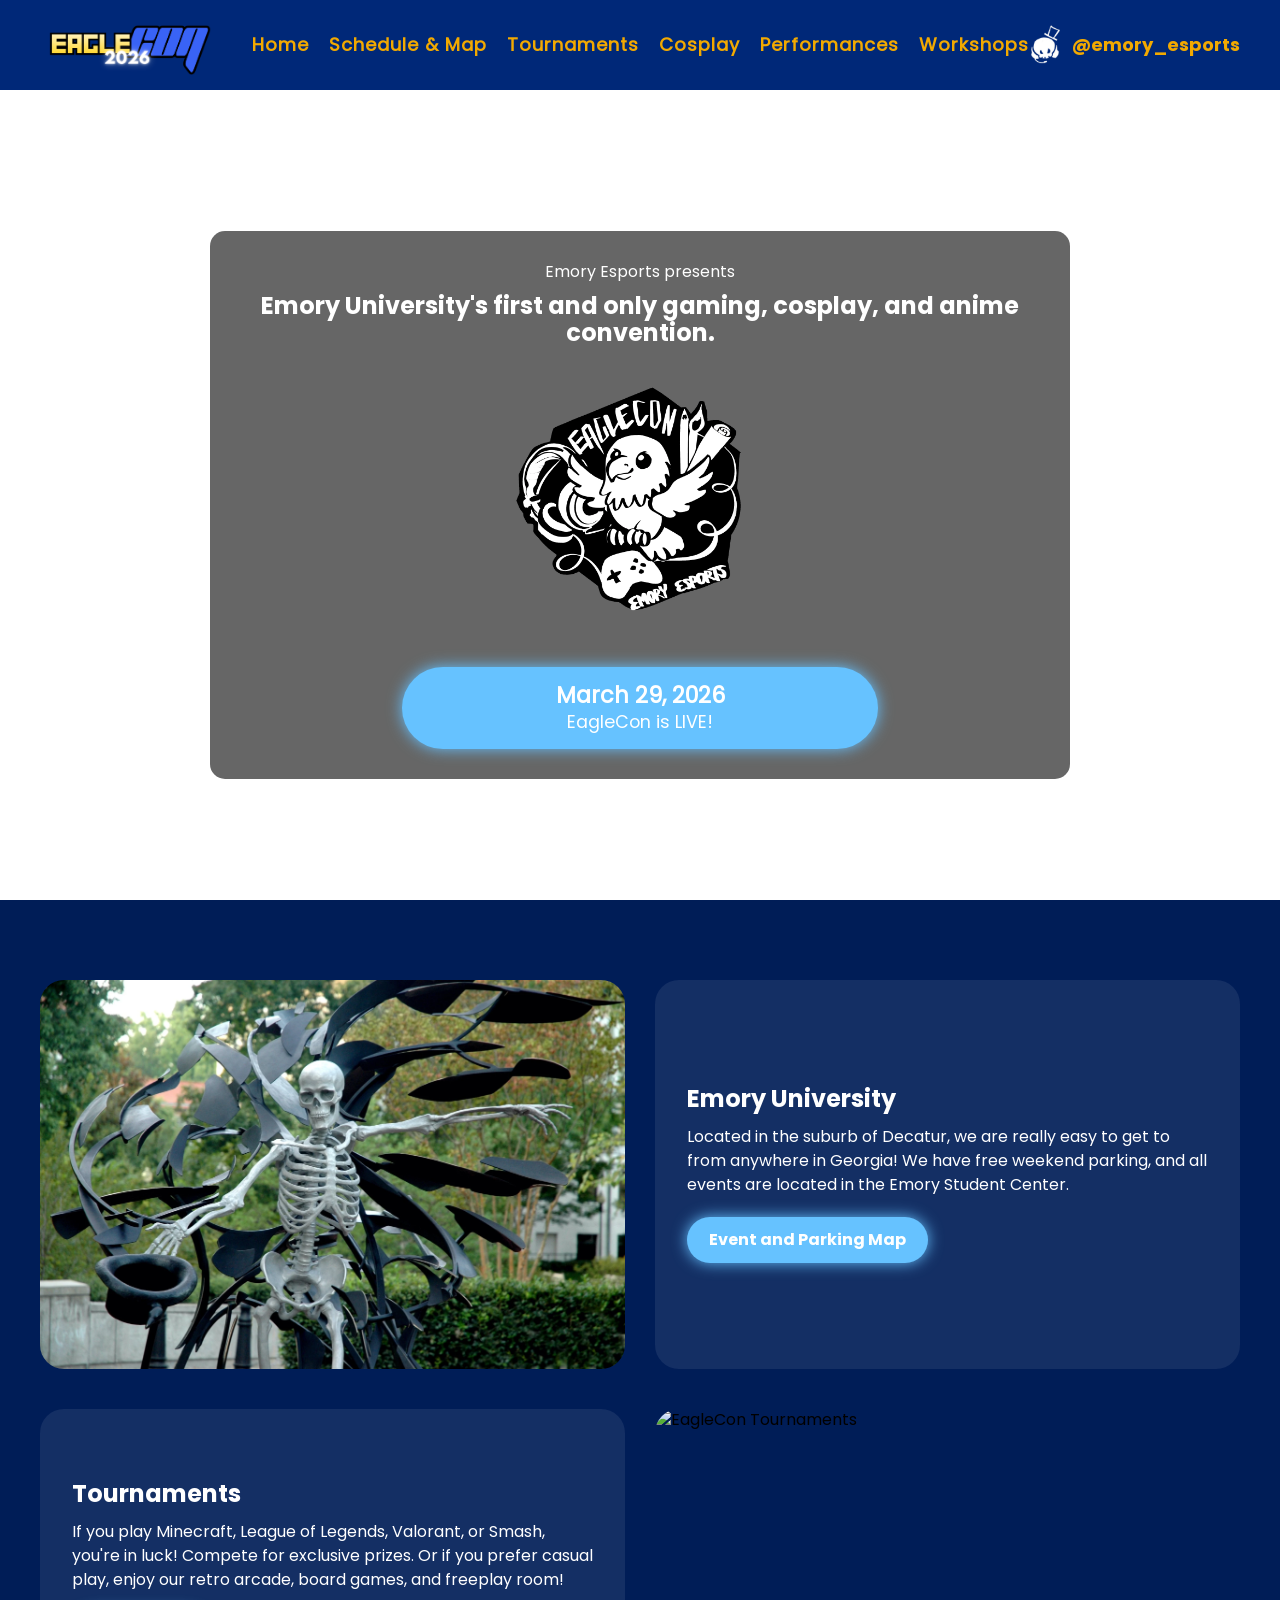
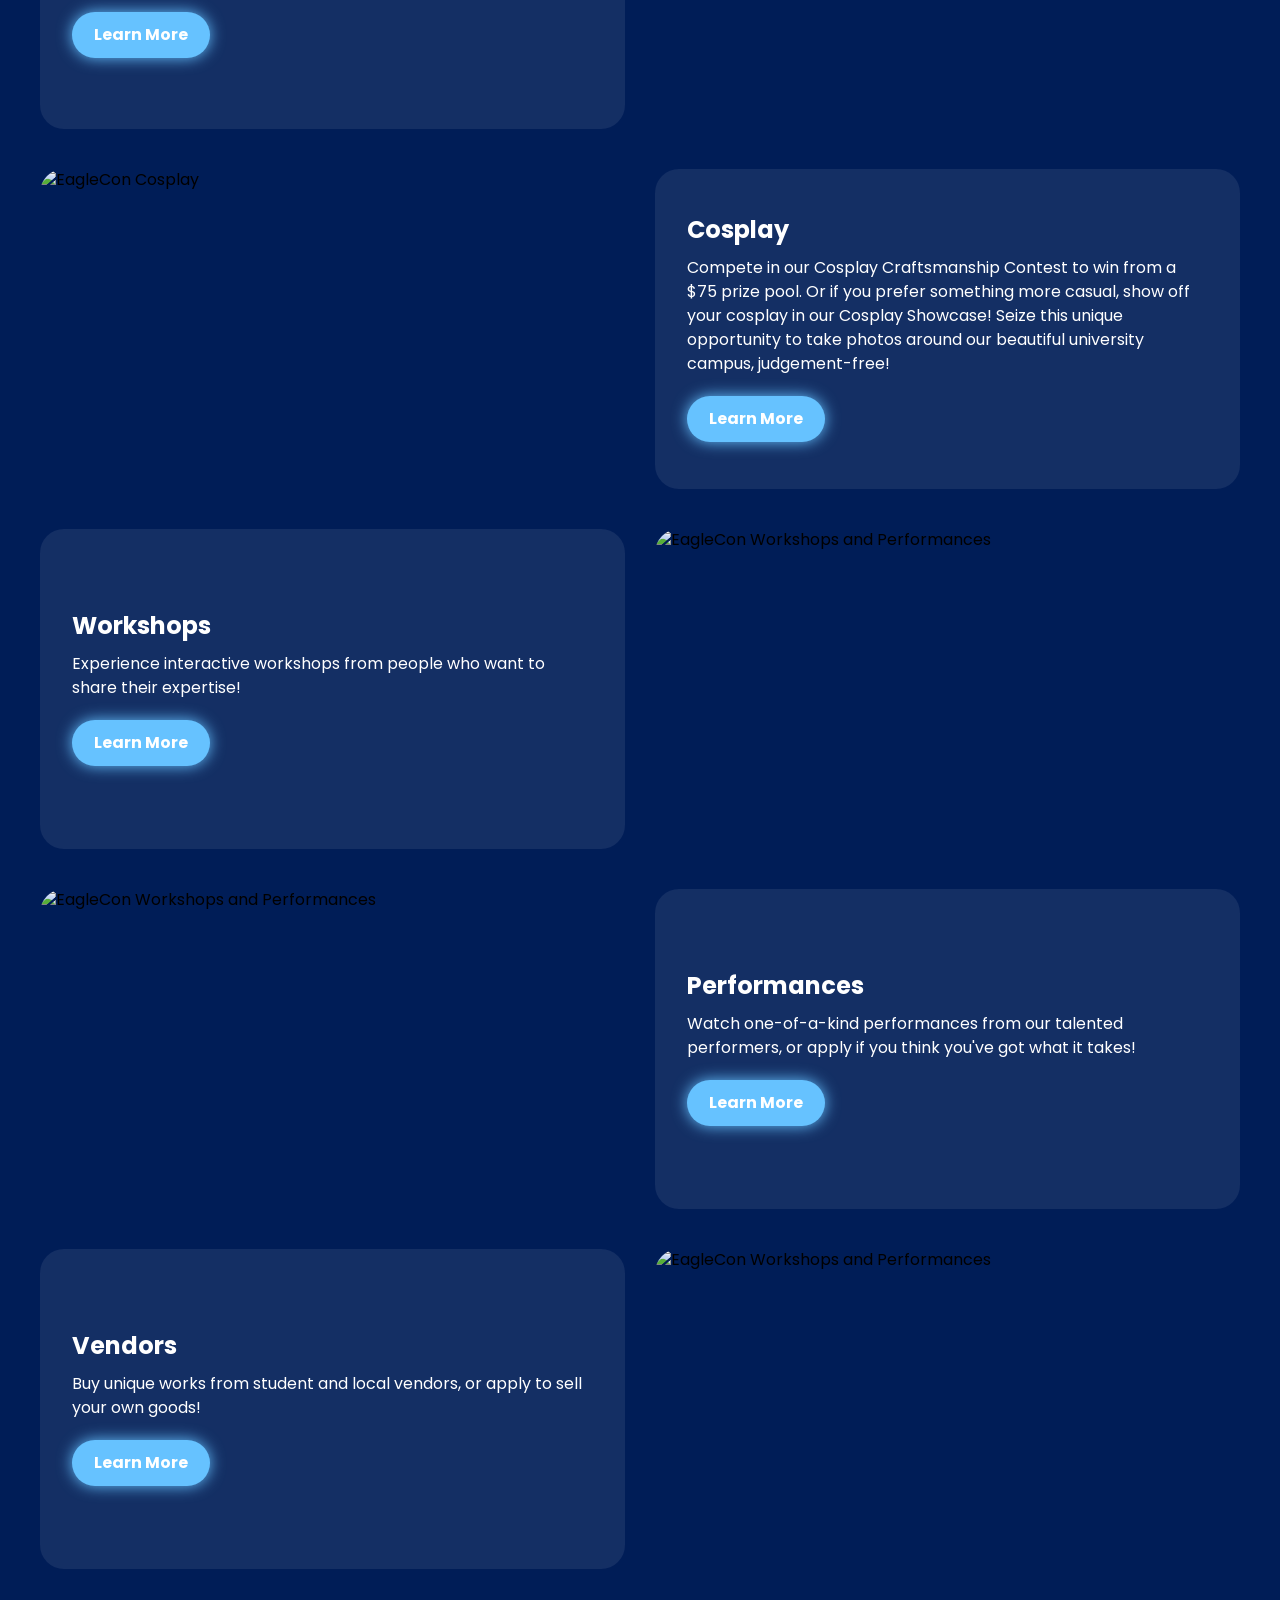
==== index.html @ 770cd415 "index completed" ====
<!DOCTYPE html>
<html lang="en">
<head>
  <meta charset="UTF-8">
  <meta name="viewport" content="width=device-width, initial-scale=1.0">
  <title>EagleCon - Home</title>
  <link rel="stylesheet" href="styles.css">
</head>
<body>

<nav>
  <div class="nav-side nav-left">
    <a href="index.html">
      <img src="eaglecon_26.png" alt="EagleCon Logo" class="nav-logo">
    </a>
  </div>

  <div class="nav-center">
    <a href="index.html">Home</a>
    <a href="information.html">Schedule & Map</a>
    <a href="tournaments.html">Tournaments</a>
    <a href="cosplay.html">Cosplay</a>
    <a href="performances.html">Performances</a>
    <a href="workshops.html">Workshops</a>
  </div>

<div class="nav-side nav-right">
  <img src="images/esports logo clear.png" alt="Emory Esports Logo" class="club-logo">
  <a href="https://www.instagram.com/emory_esports/" target="_blank" rel="noopener noreferrer" class="club-handle">
    @emory_esports
  </a>
</div>

</nav>

<section class="section" style="background-image:url('images/EAGLE\ CON-28.jpeg')">
  <div class="content">
    <p>Emory Esports presents</p>
    <h1>Emory University's first and only gaming, cosplay, and anime convention.</h1>
    <img src="images/eaglecon_logo.png" alt="Emory EagleCon Logo" class="hero-logo">
    <div id="countdown"></div>
  </div>
</section>



<section class="info-sections">
  <div class="info-row reverse">
    <div class="info-text-card">
      <h2>Emory University</h2>
      <p>
        Located in the suburb of Decatur, we are really easy to get to from anywhere in Georgia! We have free weekend parking, and all events are located in the Emory Student Center.
      </p>
      <a href="map.html" class="info-button">Event and Parking Map</a>
    </div>

    <div class="info-image-card">
      <img src="images/dooley.png" alt="">
    </div>
  </div>
  
  <div class="info-row">
    <div class="info-text-card">
      <h2>Tournaments</h2>
      <p>
        If you play Minecraft, League of Legends, Valorant, or Smash, you're in luck! Compete for exclusive prizes. Or if you prefer casual play, enjoy our retro arcade, board games, and freeplay room!
      </p>
      <a href="tournaments.html" class="info-button">Learn More</a>
    </div>

    <div class="info-image-card">
      <img src="images/tournaments.jpeg" alt="EagleCon Tournaments">
    </div>
  </div>

  <div class="info-row reverse">
    <div class="info-text-card">
      <h2>Cosplay</h2>
      <p>
        Compete in our Cosplay Craftsmanship Contest to win from a $75 prize pool. Or if you prefer something more casual, show off your cosplay in our Cosplay Showcase! Seize this unique opportunity to take photos around our beautiful university campus, judgement-free!
      </p>
      <a href="cosplay.html" class="info-button">Learn More</a>
    </div>

    <div class="info-image-card">
      <img src="images/cosplay.jpeg" alt="EagleCon Cosplay">
    </div>
  </div>

  <div class="info-row">
    <div class="info-text-card">
      <h2>Workshops</h2>
      <p>
        Experience interactive workshops from people who want to share their expertise!
      </p>
      <a href="workshops.html" class="info-button">Learn More</a>
    </div>

    <div class="info-image-card">
      <img src="images/workshops.jpeg" alt="EagleCon Workshops and Performances">
    </div>
  </div>

  <div class="info-row reverse">
    <div class="info-text-card">
      <h2>Performances</h2>
      <p>
        Watch one-of-a-kind performances from our talented performers, or apply if you think you've got what it takes!
      </p>
      <a href="performances.html" class="info-button">Learn More</a>
    </div>

    <div class="info-image-card">
      <img src="images/performers.jpeg" alt="EagleCon Workshops and Performances">
    </div>
  </div>

  <div class="info-row">
    <div class="info-text-card">
      <h2>Vendors</h2>
      <p>
        Buy unique works from student and local vendors, or apply to sell your own goods!
      </p>
      <a href=".html" class="info-button">Learn More</a>
    </div>

    <div class="info-image-card">
      <img src="images/vendors.jpeg" alt="EagleCon Workshops and Performances">
    </div>
  </div>
  
</section>


<script src="script.js"></script>
</body>
</html>
---- styles.css ----
body, html {
  margin: 0;
  line-height: 1.4;
  font-family: 'Poppins-Regular', sans-serif;
}

h1, h2 {
  line-height: 1.15;
  font-family: 'Poppins-Bold', sans-serif;
}

nav {
  position: fixed;
  top: 0;
  left: 0;
  width: 100%;
  background: #002878;
  z-index: 1000;

  display: grid;
  grid-template-columns: 1fr auto 1fr;
  align-items: center;

  padding: 15px 40px;
  box-sizing: border-box;
}

.nav-side {
  display: flex;
  align-items: center;
}

.nav-left {
  justify-content: flex-start;
}

.nav-right {
  justify-content: flex-end;
  display: flex;
  align-items: center;
  gap: 12px;
}

.club-logo {
  height: 42px;
  width: auto;
  display: block;
}

.club-handle {
  color: #F2A900;
  font-family: 'Poppins-Bold', sans-serif;
  font-size: large;
  text-decoration: none;
  white-space: nowrap;
}

.club-handle:hover {
  color: #ffd24d;
}

.nav-center {
  display: flex;
  justify-content: center;
  align-items: center;
  gap: 20px;
}

.nav-center a {
  color: #F2A900;
  text-decoration: none;
  font-weight: bolder;
  font-size: large;
  letter-spacing: 1px;
}

.nav-center a:hover {
  color: #ffd24d;
}

.nav-logo {
  height: 60px;
  width: auto;
  display: block;
}

.section {
  min-height: 100vh;
  padding-top: 110px;
  padding-left: 20px;
  padding-right: 20px;
  box-sizing: border-box;

  background-size: cover;
  background-position: center;
  display: flex;
  align-items: center;
  justify-content: center;
  text-align: center;
  color: white;
}

.content {
  background: rgba(0,0,0,0.6);
  padding: 30px;
  border-radius: 15px;
  max-width: 800px;
  animation: fadeIn 1s ease;
  display: flex;
  flex-direction: column;
  align-items: center;
}

.content p {
  margin: 0 0 8px 0;
}

.content h1 {
  margin: 0 0 8px 0;
}

.hero-logo {
  display: block;
  max-width: 100%;
  width: 280px;
  height: auto;
  margin: 0 auto 12px auto;
}

@keyframes fadeIn {
  from { opacity: 0; transform: translateY(20px); }
  to { opacity: 1; transform: translateY(0); }
}

.gallery {
  display: grid;
  grid-template-columns: repeat(auto-fit, minmax(250px, 1fr));
  gap: 15px;
  margin-top: 20px;
}

.gallery img {
  width: 100%;
  border-radius: 10px;
  transition: transform 0.3s;
}

.gallery img:hover { transform: scale(1.05); }

form input, form textarea, form select {
  width: 100%;
  margin: 10px 0;
  padding: 10px;
  border-radius: 8px;
  border: none;
}

button {
  padding: 10px 20px;
  background: #66c2ff;
  border: none;
  border-radius: 10px;
  color: white;
  cursor: pointer;
}

button:hover { transform: scale(1.05); }

#countdown {
  font-variant-numeric: tabular-nums;
  display: inline-flex;
  flex-direction: column;
  align-items: center;
  justify-content: center;

  margin-top: 20px;
  padding: 10px 28px;

  border-radius: 999px;
  background: #66c2ff;
  color: white;

  min-width: 420px;
  min-height: 62px;

  text-align: center;
  box-shadow: 0 0 15px #66c2ff;
  transition: 0.3s;

  gap: 8px;
}

#countdown:hover {
  transform: scale(1.05);
  box-shadow: 0 0 25px #66c2ff;
}

#countdown .date {
  display: block;
  font-size: 1.4rem;
  font-weight: 700;
  line-height: 1;
  margin: 0;
  padding: 0;
}

#countdown .time {
  display: block;
  font-size: 1.1rem;
  line-height: 1;
  margin: 0;
  padding: 0;
}



.info-sections {
  background: #001d57;
  padding: 80px 40px;
  display: flex;
  flex-direction: column;
  gap: 40px;
}

.info-row {
  max-width: 1200px;
  margin: 0 auto;
  display: grid;
  grid-template-columns: 1fr 1fr;
  gap: 30px;
  align-items: stretch;
}

.info-row.reverse .info-text-card {
  order: 2;
}

.info-row.reverse .info-image-card {
  order: 1;
}

.info-text-card,
.info-image-card {
  border-radius: 24px;
  overflow: hidden;
}

.info-text-card {
  background: rgba(255, 255, 255, 0.08);
  color: white;
  padding: 32px;
  display: flex;
  flex-direction: column;
  justify-content: center;
}

.info-text-card h2 {
  margin: 0 0 12px 0;
}

.info-text-card p {
  margin: 0 0 20px 0;
  line-height: 1.5;
}

.info-image-card img {
  width: 100%;
  height: 100%;
  object-fit: cover;
  display: block;
  min-height: 320px;
}

.info-button {
  display: inline-block;
  align-self: flex-start;
  padding: 12px 22px;
  border-radius: 999px;
  background: #66c2ff;
  color: white;
  text-decoration: none;
  font-family: 'Poppins-Bold', sans-serif;
  box-shadow: 0 0 15px #66c2ff;
  transition: 0.3s;
}

.info-button:hover {
  transform: scale(1.05);
  box-shadow: 0 0 25px #66c2ff;
}

@media (max-width: 900px) {
  .info-row,
  .info-row.reverse {
    grid-template-columns: 1fr;
  }

  .info-row.reverse .info-text-card,
  .info-row.reverse .info-image-card {
    order: unset;
  }

  .info-sections {
    padding: 60px 20px;
  }
}


@font-face {
  font-family: 'Minecraft';
  src: url('fonts/3_Minecraft-Bold.otf');
}

@font-face {
  font-family: 'Poppins-Bold';
  src: url('fonts/Poppins-Bold.ttf');
}

@font-face {
  font-family: 'Poppins-Regular';
  src: url('fonts/Poppins-Regular.ttf');
}
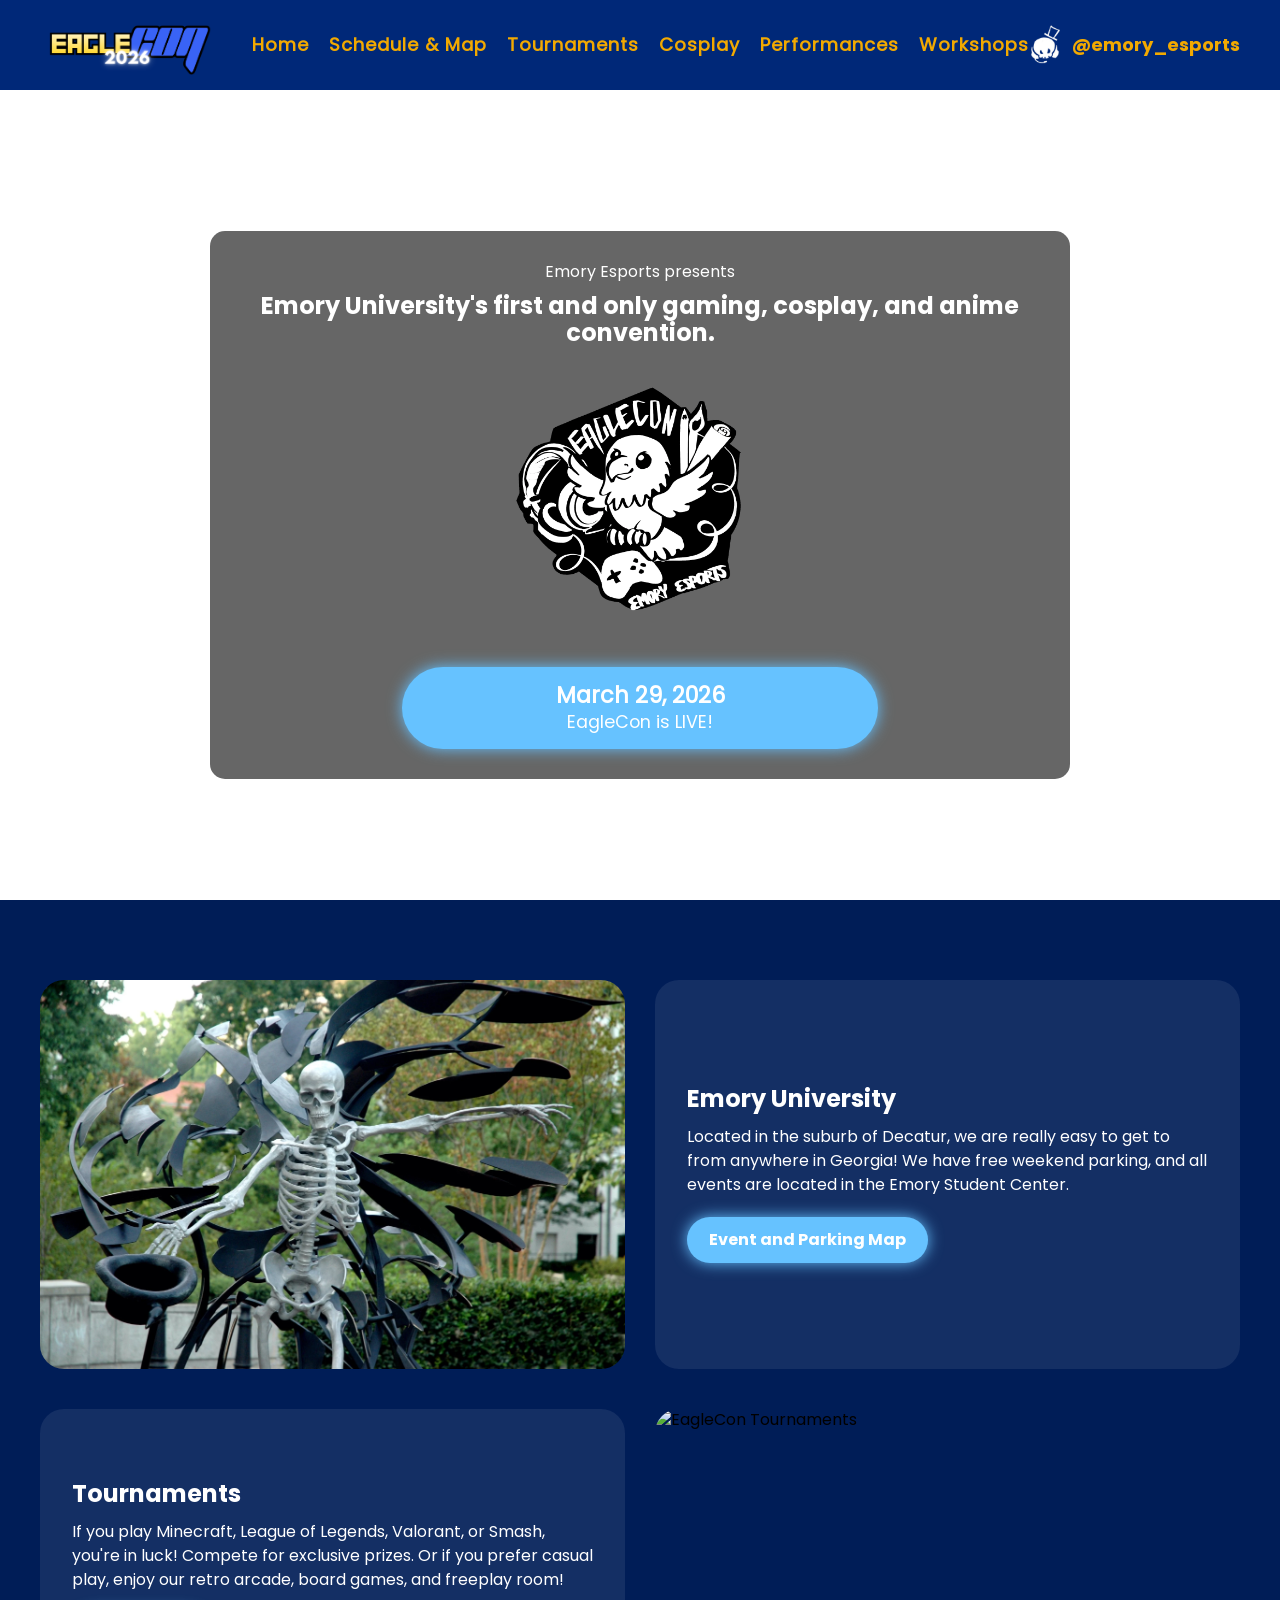
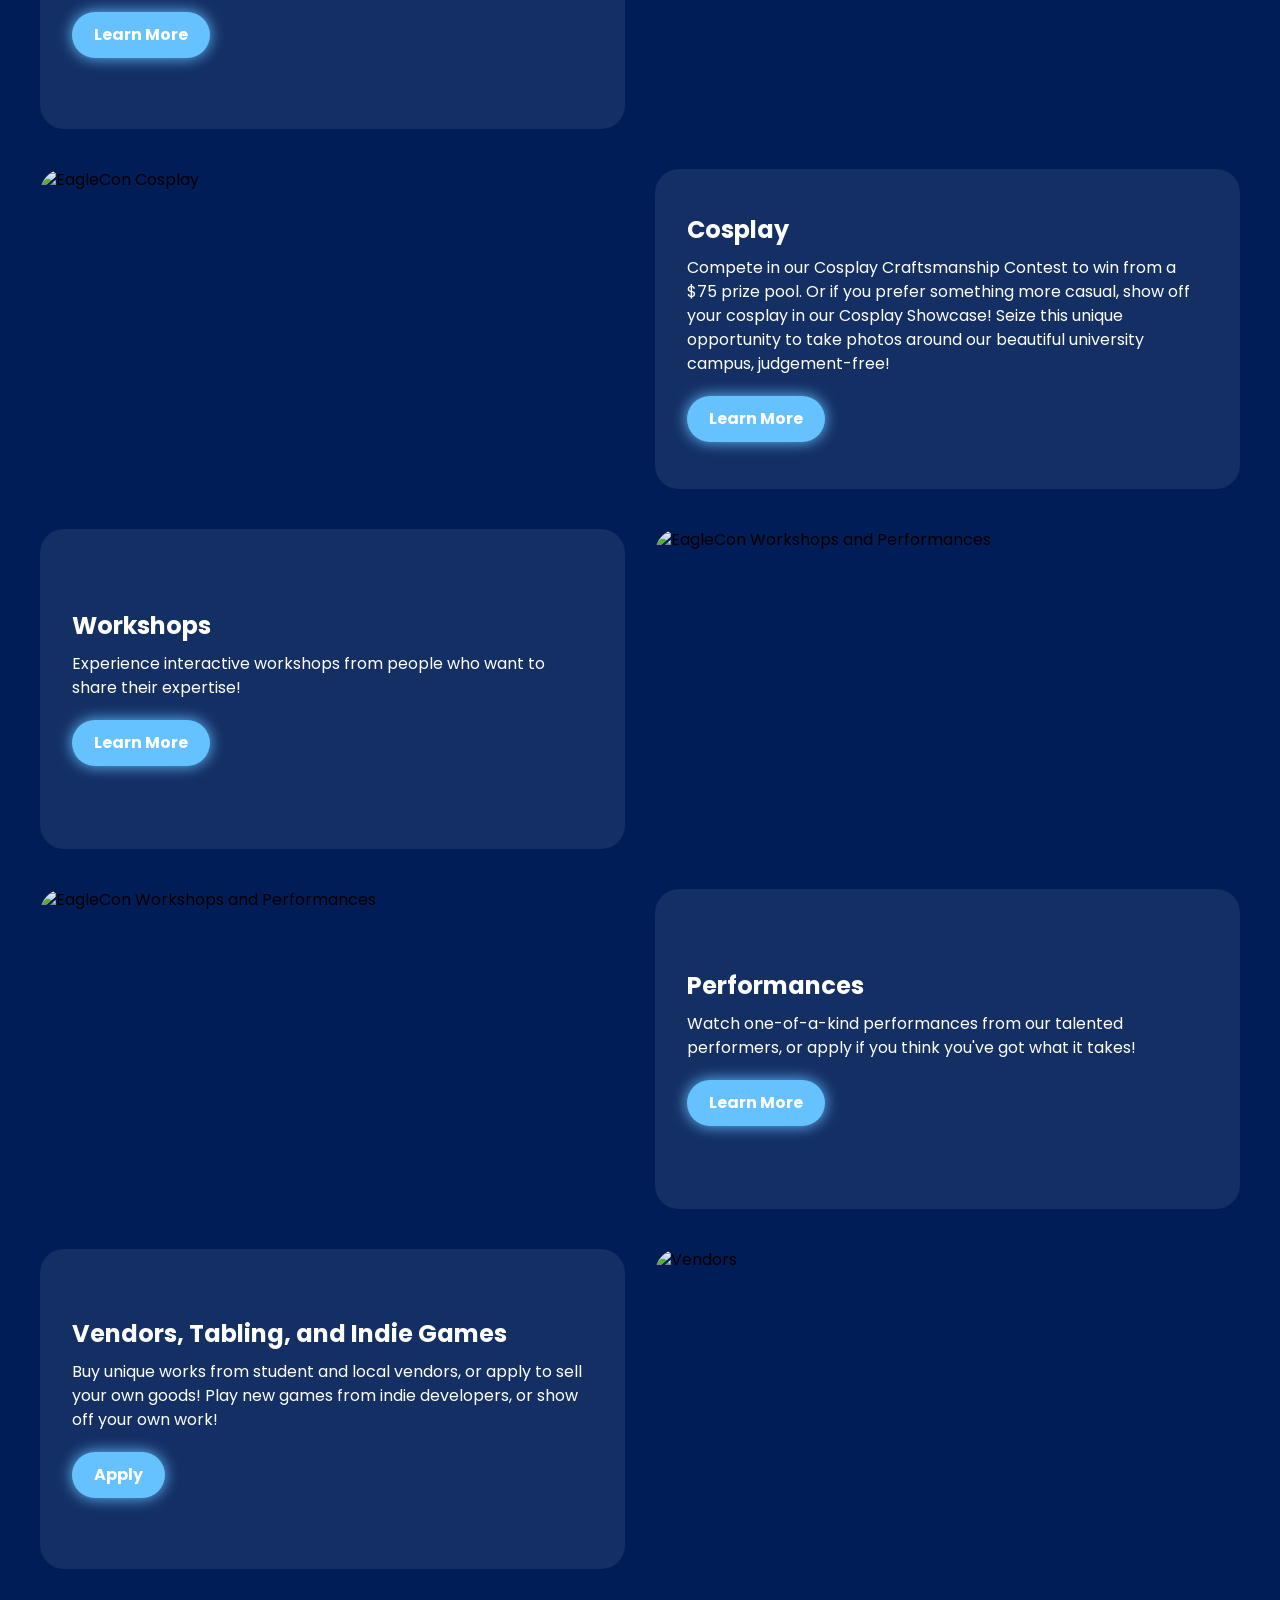
==== commit 4eb02f91: "other pages mostly finished" ====
--- a/index.html
+++ b/index.html
@@ -15,7 +15,11 @@
     </a>
   </div>
 
-  <div class="nav-center">
+  <button class="menu-toggle" aria-label="Open menu" onclick="toggleMenu()">
+    ☰
+  </button>
+
+  <div class="nav-center" id="mobileMenu">
     <a href="index.html">Home</a>
     <a href="information.html">Schedule & Map</a>
     <a href="tournaments.html">Tournaments</a>
@@ -24,13 +28,12 @@
     <a href="workshops.html">Workshops</a>
   </div>
 
-<div class="nav-side nav-right">
-  <img src="images/esports logo clear.png" alt="Emory Esports Logo" class="club-logo">
-  <a href="https://www.instagram.com/emory_esports/" target="_blank" rel="noopener noreferrer" class="club-handle">
-    @emory_esports
-  </a>
-</div>
-
+  <div class="nav-side nav-right">
+    <img src="images/esports logo clear.png" alt="Emory Esports Logo" class="club-logo">
+    <a href="https://www.instagram.com/emory_esports/" target="_blank" rel="noopener noreferrer" class="club-handle">
+      @emory_esports
+    </a>
+  </div>
 </nav>
 
 <section class="section" style="background-image:url('images/EAGLE\ CON-28.jpeg')">
@@ -51,7 +54,7 @@
       <p>
         Located in the suburb of Decatur, we are really easy to get to from anywhere in Georgia! We have free weekend parking, and all events are located in the Emory Student Center.
       </p>
-      <a href="map.html" class="info-button">Event and Parking Map</a>
+      <a href="information.html" class="info-button">Event and Parking Map</a>
     </div>
 
     <div class="info-image-card">
@@ -117,15 +120,15 @@
 
   <div class="info-row">
     <div class="info-text-card">
-      <h2>Vendors</h2>
+      <h2>Vendors, Tabling, and Indie Games</h2>
       <p>
-        Buy unique works from student and local vendors, or apply to sell your own goods!
+        Buy unique works from student and local vendors, or apply to sell your own goods! Play new games from indie developers, or show off your own work!
       </p>
-      <a href=".html" class="info-button">Learn More</a>
+      <a href="https://docs.google.com/forms/d/e/1FAIpQLSdx8vcIq_WBdMfPoOKY1o2alslK_fueukKhttLf7kKIg1avLQ/viewform" class="info-button">Apply</a>
     </div>
 
     <div class="info-image-card">
-      <img src="images/vendors.jpeg" alt="EagleCon Workshops and Performances">
+      <img src="images/vendors.jpeg" alt="Vendors">
     </div>
   </div>
   
--- a/styles.css
+++ b/styles.css
@@ -100,6 +100,12 @@
   color: white;
 }
 
+.section-heading {
+  color: white;
+  font-family: 'Poppins-Bold', sans-serif;
+  margin: 10px 0 10px 0;
+}
+
 .content {
   background: rgba(0,0,0,0.6);
   padding: 30px;
@@ -211,8 +217,6 @@
   margin: 0;
   padding: 0;
 }
-
-
 
 .info-sections {
   background: #001d57;
@@ -240,12 +244,15 @@
 }
 
 .info-text-card,
-.info-image-card {
+.info-image-card,
+.detail-text-card,
+.detail-image-card {
   border-radius: 24px;
   overflow: hidden;
 }
 
-.info-text-card {
+.info-text-card,
+.detail-text-card {
   background: rgba(255, 255, 255, 0.08);
   color: white;
   padding: 32px;
@@ -254,16 +261,19 @@
   justify-content: center;
 }
 
-.info-text-card h2 {
+.info-text-card h2,
+.detail-text-card h2 {
   margin: 0 0 12px 0;
 }
 
-.info-text-card p {
+.info-text-card p,
+.detail-text-card p {
   margin: 0 0 20px 0;
   line-height: 1.5;
 }
 
-.info-image-card img {
+.info-image-card img,
+.detail-image-card img {
   width: 100%;
   height: 100%;
   object-fit: cover;
@@ -289,9 +299,413 @@
   box-shadow: 0 0 25px #66c2ff;
 }
 
+.subpage-hero {
+  min-height: 32vh;
+  padding-top: 110px;
+  padding-left: 20px;
+  padding-right: 20px;
+  box-sizing: border-box;
+  background-size: cover;
+  background-position: center;
+  display: flex;
+  align-items: center;
+  justify-content: center;
+
+  position: relative; /* ADD THIS */
+}
+
+
+.subpage-hero::before {
+  content: "";
+  position: absolute;
+  inset: 0;
+
+  /* dark overlay */
+  background: rgba(0, 0, 0, 0.50);
+}
+
+.subpage-overlay {
+  position: relative;
+  z-index: 1;
+  
+  width: min(900px, 100%);
+  padding: 24px 36px;
+  text-align: center;
+  color: white;
+
+  /* glass look */
+  background: rgba(255, 255, 255, 0.08);
+  backdrop-filter: blur(10px);
+  -webkit-backdrop-filter: blur(10px);
+
+  border-radius: 24px;
+
+  /* subtle border + depth */
+  border: 1px solid rgba(255, 255, 255, 0.18);
+  box-shadow: 0 8px 30px rgba(0, 0, 0, 0.25);
+}
+
+.subpage-overlay h1 {
+  margin: 0;
+  text-shadow: 0 2px 12px rgba(0,0,0,0.5);
+}
+
+.text-link {
+  color: #66c2ff;
+  text-decoration: underline;
+  font-family: 'Poppins-Bold', sans-serif;
+}
+
+.text-link:hover {
+  color: #9ad9ff;
+}
+
+.eyebrow {
+  margin: 0 0 8px 0;
+  color: #F2A900;
+  font-family: 'Poppins-Bold', sans-serif;
+  letter-spacing: 1px;
+  text-shadow: 0 0 8px rgba(242, 169, 0, 0.5);
+}
+
+.detail-section {
+  background: #001d57;
+  padding: 80px 40px;
+}
+
+.detail-row {
+  max-width: 1200px;
+  margin: 0 auto;
+  display: grid;
+  grid-template-columns: 1.1fr 0.9fr;
+  gap: 30px;
+  align-items: stretch;
+}
+
+.button-group {
+  display: flex;
+  flex-wrap: wrap;
+  gap: 14px;
+}
+
+.detail-layout {
+  max-width: 1200px;
+  margin: 0 auto;
+  display: flex;
+  flex-direction: column;
+  gap: 30px;
+}
+
+.detail-row {
+  display: grid;
+  grid-template-columns: 1.1fr 0.9fr;
+  gap: 30px;
+  align-items: stretch;
+}
+
+.detail-full-image-card {
+  border-radius: 24px;
+  overflow: hidden;
+}
+
+.detail-full-image-card img {
+  width: 100%;
+  display: block;
+  border-radius: 24px;
+  object-fit: cover;
+  min-height: 320px;
+}
+
+.map-card-grid {
+  max-width: 1200px;
+  margin: 0 auto;
+  display: grid;
+  grid-template-columns: repeat(2, minmax(0, 1fr));
+  gap: 30px;
+  align-items: start;
+}
+
+.map-card {
+  background: rgba(255, 255, 255, 0.08);
+  border-radius: 24px;
+  padding: 24px;
+  box-sizing: border-box;
+  min-width: 0;
+}
+
+.map-card-heading {
+  color: white;
+  margin: 0 0 16px 0;
+  text-align: center;
+}
+
+.map-image {
+  width: 100%;
+  height: 320px;
+  display: block;
+  object-fit: cover;
+  border-radius: 20px;
+}
+
+.map-image-frame {
+  background: white;
+  border-radius: 20px;
+  padding: 12px;
+  display: flex;
+  align-items: center;
+  justify-content: center;
+}
+
+.map-image-full {
+  width: 100%;
+  height: 320px;
+  display: block;
+  object-fit: contain;
+  object-position: center;
+  background: white;
+  border-radius: 12px;
+}
+
+.schedule-table-wrapper {
+  width: 100%;
+  max-width: 1200px;
+  margin: 0 auto;
+  background: rgba(255, 255, 255, 0.08);
+  border-radius: 24px;
+  padding: 20px;
+  box-sizing: border-box;
+  overflow-x: auto;
+}
+
+#schedule-table {
+  width: 100%;
+  border-collapse: collapse;
+  background: white;
+  border-radius: 16px;
+  overflow: hidden;
+}
+
+#schedule-table th,
+#schedule-table td {
+  padding: 12px 16px;
+  text-align: left;
+  border-bottom: 1px solid #ddd;
+}
+
+#schedule-table th {
+  background: #002878;
+  color: white;
+}
+
+#schedule-table td:nth-child(1) {
+  background: #ccdeff;
+}
+
+#schedule-table td:nth-child(2) {
+  background: #fff7e8;
+}
+
+#schedule-table td:nth-child(3) {
+  background: #ffeed0;
+}
+
+#schedule-table td:nth-child(4) {
+  background: #fff7e8;
+}
+
+#schedule-table td:nth-child(5) {
+  background: #ffeed0;
+}
+
+#schedule-table td:nth-child(6) {
+  background: #fff7e8;
+}
+
+#schedule-table td:nth-child(7) {
+  background: #ffeed0;
+}
+
+#schedule-table th:first-child,
+#schedule-table td:first-child {
+  white-space: nowrap;
+  width: 1%;
+}
+
+
+.menu-toggle {
+  display: none;
+  background: none;
+  border: none;
+  color: #F2A900;
+  font-size: 2rem;
+  cursor: pointer;
+  padding: 0;
+  box-shadow: none;
+}
+
+.menu-toggle:hover {
+  transform: none;
+}
+
+.feature-block {
+  position: relative;
+  width: 100%;
+  margin-bottom: 40px;
+  overflow: hidden;
+  border-radius: 24px;
+}
+
+.feature-block img {
+  width: 100%;
+  height: 400px;
+  object-fit: cover;
+  object-position: center;
+  display: block;
+  border-radius: 24px;
+
+  transform: scale(1.08);
+  transition: transform 0.8s ease-out;
+  will-change: transform;
+}
+
+/* dark overlay for readability */
+.feature-block::after {
+  content: "";
+  position: absolute;
+  inset: 0;
+  background: rgba(0, 0, 0, 0.45);
+  border-radius: 24px;
+}
+
+/* text card */
+.feature-text {
+  position: absolute;
+  z-index: 2;
+
+  top: 20px;
+  left: 20px;
+  right: 20px;
+
+  padding: 20px 24px;
+  color: white;
+
+  background: rgba(255, 255, 255, 0.08);
+  backdrop-filter: blur(10px);
+  -webkit-backdrop-filter: blur(10px);
+
+  border-radius: 20px;
+  border: 1px solid rgba(255,255,255,0.2);
+
+  max-width: 520px;
+}
+
+.feature-text.left {
+  left: 20px;
+  right: auto;
+}
+
+.feature-text.right {
+  right: 20px;
+  left: auto;
+}
+
+.fade-in-section {
+  opacity: 0;
+  transform: translateY(40px);
+  transition: opacity 0.8s ease, transform 0.8s ease;
+}
+
+.fade-in-section.visible {
+  opacity: 1;
+  transform: translateY(0);
+}
+
+@media (max-width: 1100px) {
+  .nav-center {
+    gap: 14px;
+  }
+
+  .nav-center a {
+    font-size: 1rem;
+  }
+
+  .club-handle {
+    font-size: 1rem;
+  }
+}
+
 @media (max-width: 900px) {
+  nav {
+    display: flex;
+    align-items: center;
+    justify-content: space-between;
+    flex-wrap: wrap;
+
+    padding: 12px 20px;
+    gap: 0;
+  }
+
+  .nav-left {
+    display: flex;
+    align-items: center;
+    justify-content: flex-start;
+  }
+
+  .nav-right {
+    display: none;
+  }
+
+  .menu-toggle {
+    display: block;
+    background: none;
+    border: none;
+    color: #F2A900;
+    font-size: 2rem;
+    line-height: 1;
+    padding: 0;
+    margin: 0;
+    box-shadow: none;
+  }
+
+  .menu-toggle:hover {
+    transform: none;
+  }
+
+  .nav-logo {
+    height: 44px;
+    width: auto;
+    display: block;
+  }
+
+  .nav-center {
+    display: none;
+    width: 100%;
+    margin-top: 12px;
+
+    flex-direction: column;
+    align-items: center;
+    gap: 14px;
+
+    padding: 14px 0;
+    background: rgba(0, 40, 120, 0.97);
+    border-radius: 16px;
+  }
+
+  .nav-center.show {
+    display: flex;
+  }
+
+  .nav-center a {
+    font-size: 1rem;
+  }
+
+  .section,
+  .subpage-hero {
+    padding-top: 90px;
+  }
+
   .info-row,
-  .info-row.reverse {
+  .detail-row {
     grid-template-columns: 1fr;
   }
 
@@ -300,11 +714,35 @@
     order: unset;
   }
 
-  .info-sections {
+  .info-sections,
+  .detail-section {
     padding: 60px 20px;
   }
-}
-
+
+  #countdown {
+    min-width: 0;
+    width: 100%;
+    box-sizing: border-box;
+  }
+  .detail-row {
+    grid-template-columns: 1fr;
+  }
+  .map-card-grid {
+  grid-template-columns: 1fr;
+  }
+  .feature-block img {
+    height: 220px;
+  }
+
+  .feature-text {
+    top: 12px;
+    left: 12px !important;
+    right: 12px !important;
+    max-width: none;
+    padding: 16px;
+    font-size: 0.95rem;
+  }
+}
 
 @font-face {
   font-family: 'Minecraft';
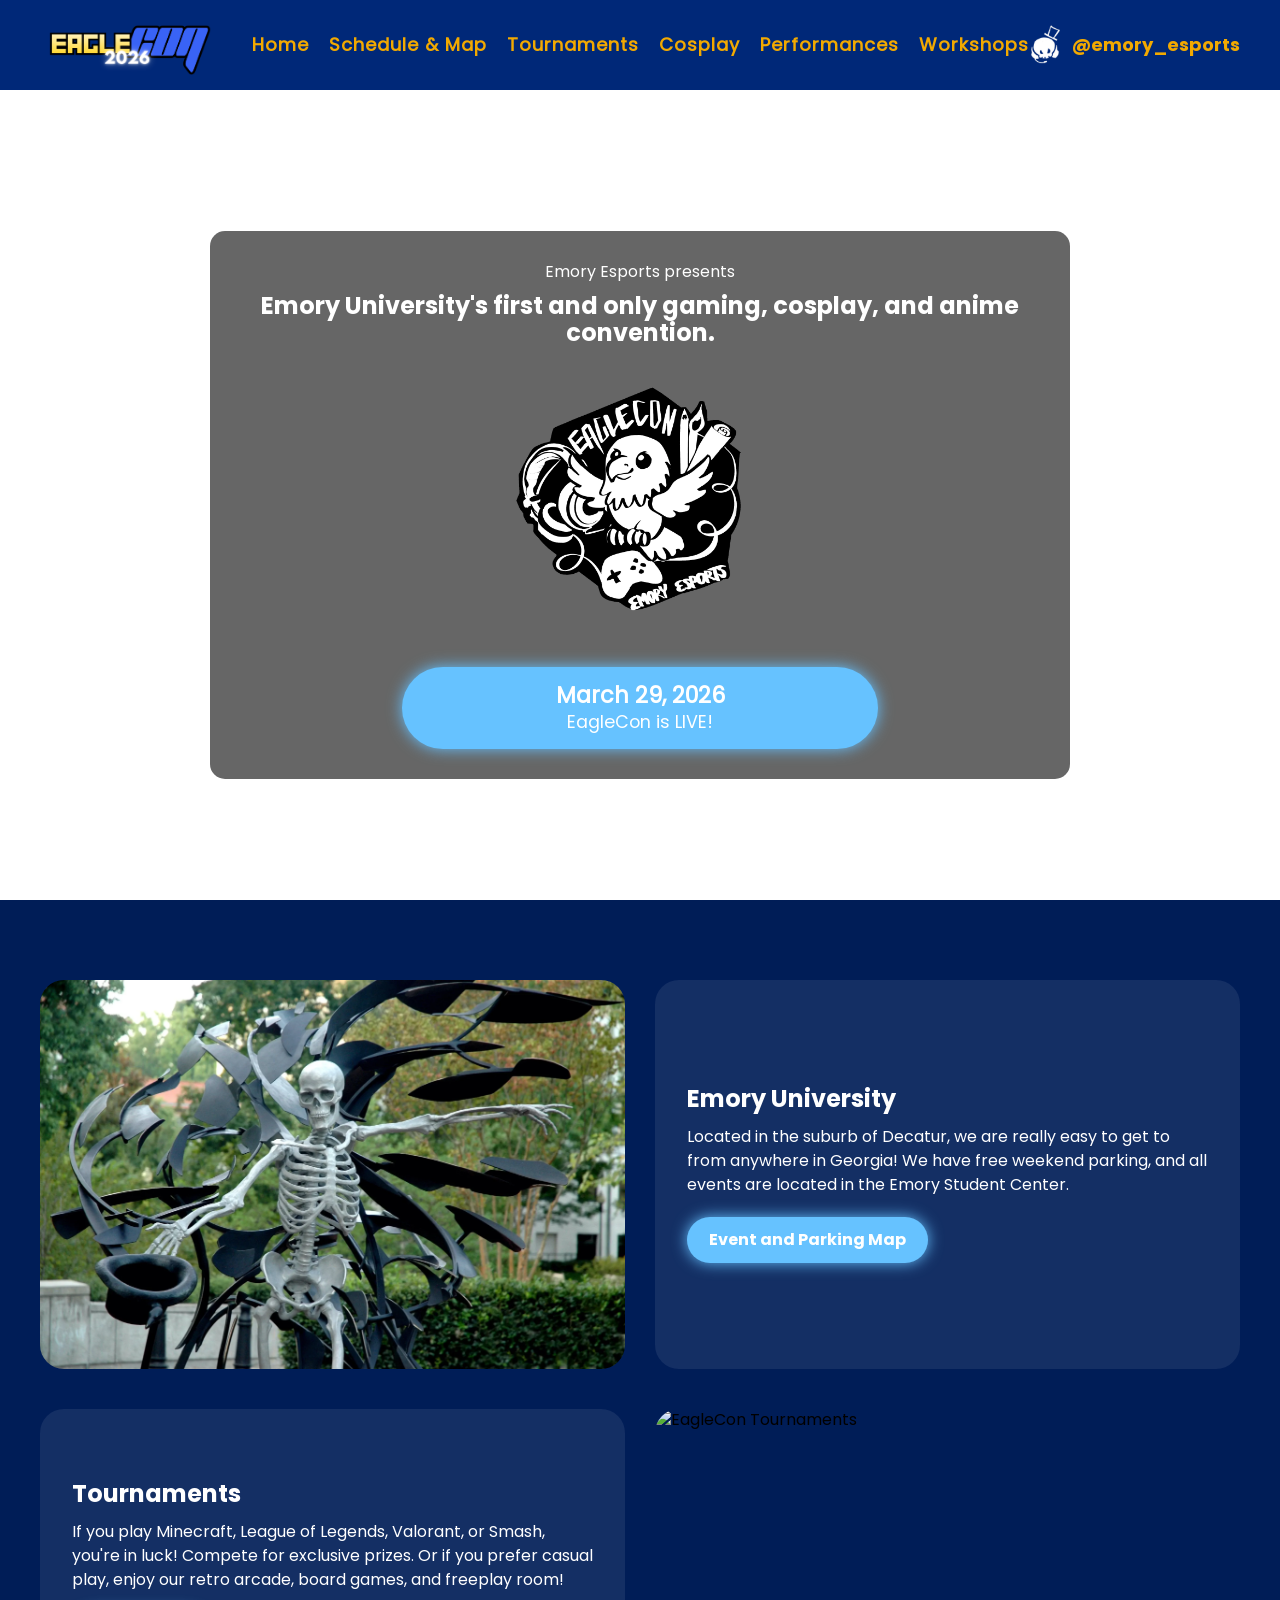
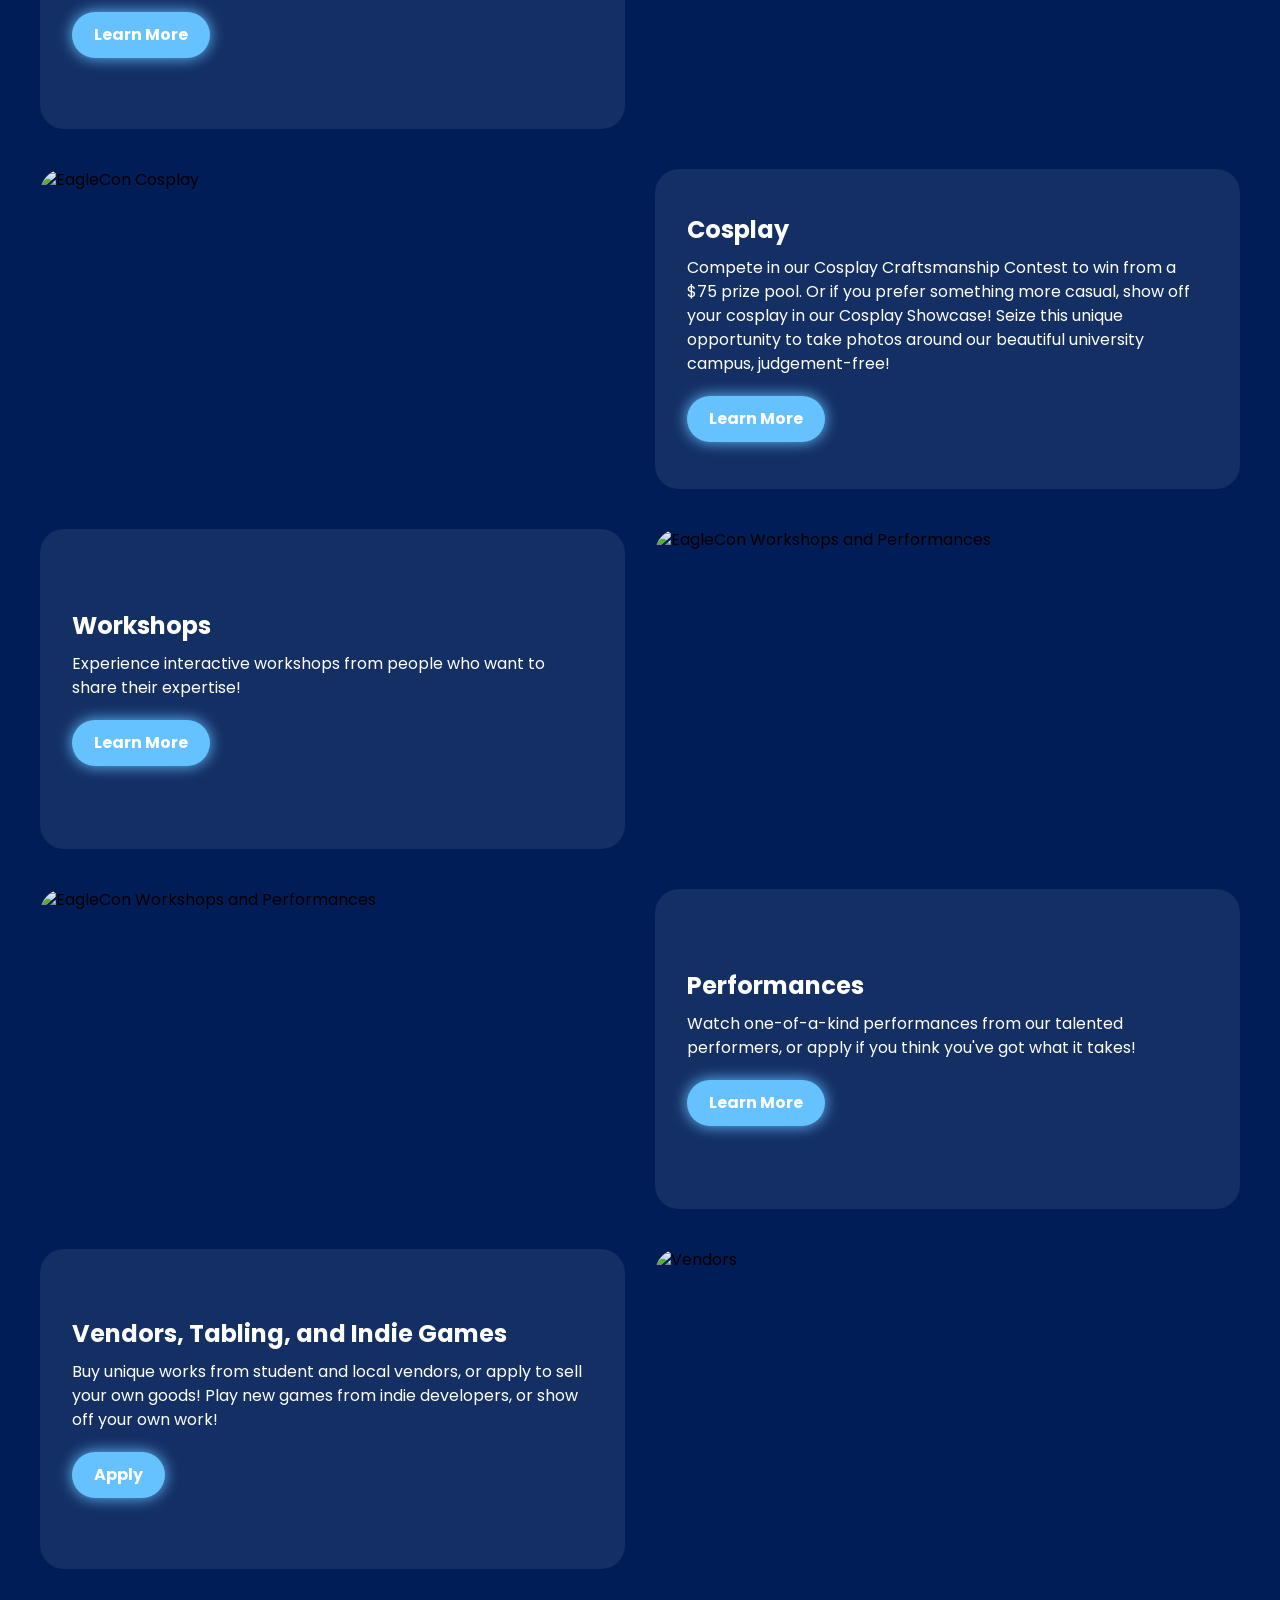
==== commit 8089200a: "webp migration" ====
--- a/index.html
+++ b/index.html
@@ -5,6 +5,7 @@
   <meta name="viewport" content="width=device-width, initial-scale=1.0">
   <title>EagleCon - Home</title>
   <link rel="stylesheet" href="styles.css">
+  <link rel="icon" href="/favicon.png" sizes="any">
 </head>
 <body>
 
@@ -29,18 +30,18 @@
   </div>
 
   <div class="nav-side nav-right">
-    <img src="images/esports logo clear.png" alt="Emory Esports Logo" class="club-logo">
+    <img src="images/esports logo clear.webp" alt="Emory Esports Logo" class="club-logo">
     <a href="https://www.instagram.com/emory_esports/" target="_blank" rel="noopener noreferrer" class="club-handle">
       @emory_esports
     </a>
   </div>
 </nav>
 
-<section class="section" style="background-image:url('images/EAGLE\ CON-28.jpeg')">
+<section class="section" style="background-image:url('images/EAGLE\ CON-28.webp')">
   <div class="content">
     <p>Emory Esports presents</p>
     <h1>Emory University's first and only gaming, cosplay, and anime convention.</h1>
-    <img src="images/eaglecon_logo.png" alt="Emory EagleCon Logo" class="hero-logo">
+    <img src="images/eaglecon_logo.webp" alt="Emory EagleCon Logo" class="hero-logo">
     <div id="countdown"></div>
   </div>
 </section>
@@ -58,7 +59,7 @@
     </div>
 
     <div class="info-image-card">
-      <img src="images/dooley.png" alt="">
+      <img src="images/dooley.webp" alt="">
     </div>
   </div>
   
@@ -72,7 +73,7 @@
     </div>
 
     <div class="info-image-card">
-      <img src="images/tournaments.jpeg" alt="EagleCon Tournaments">
+      <img src="images/tournaments.webp" alt="EagleCon Tournaments">
     </div>
   </div>
 
@@ -86,7 +87,7 @@
     </div>
 
     <div class="info-image-card">
-      <img src="images/cosplay.jpeg" alt="EagleCon Cosplay">
+      <img src="images/cosplay.webp" alt="EagleCon Cosplay">
     </div>
   </div>
 
@@ -100,7 +101,7 @@
     </div>
 
     <div class="info-image-card">
-      <img src="images/workshops.jpeg" alt="EagleCon Workshops and Performances">
+      <img src="images/workshops.webp" alt="EagleCon Workshops and Performances">
     </div>
   </div>
 
@@ -114,7 +115,7 @@
     </div>
 
     <div class="info-image-card">
-      <img src="images/performers.jpeg" alt="EagleCon Workshops and Performances">
+      <img src="images/performers.webp" alt="EagleCon Workshops and Performances">
     </div>
   </div>
 
@@ -128,7 +129,7 @@
     </div>
 
     <div class="info-image-card">
-      <img src="images/vendors.jpeg" alt="Vendors">
+      <img src="images/vendors.webp" alt="Vendors">
     </div>
   </div>
   
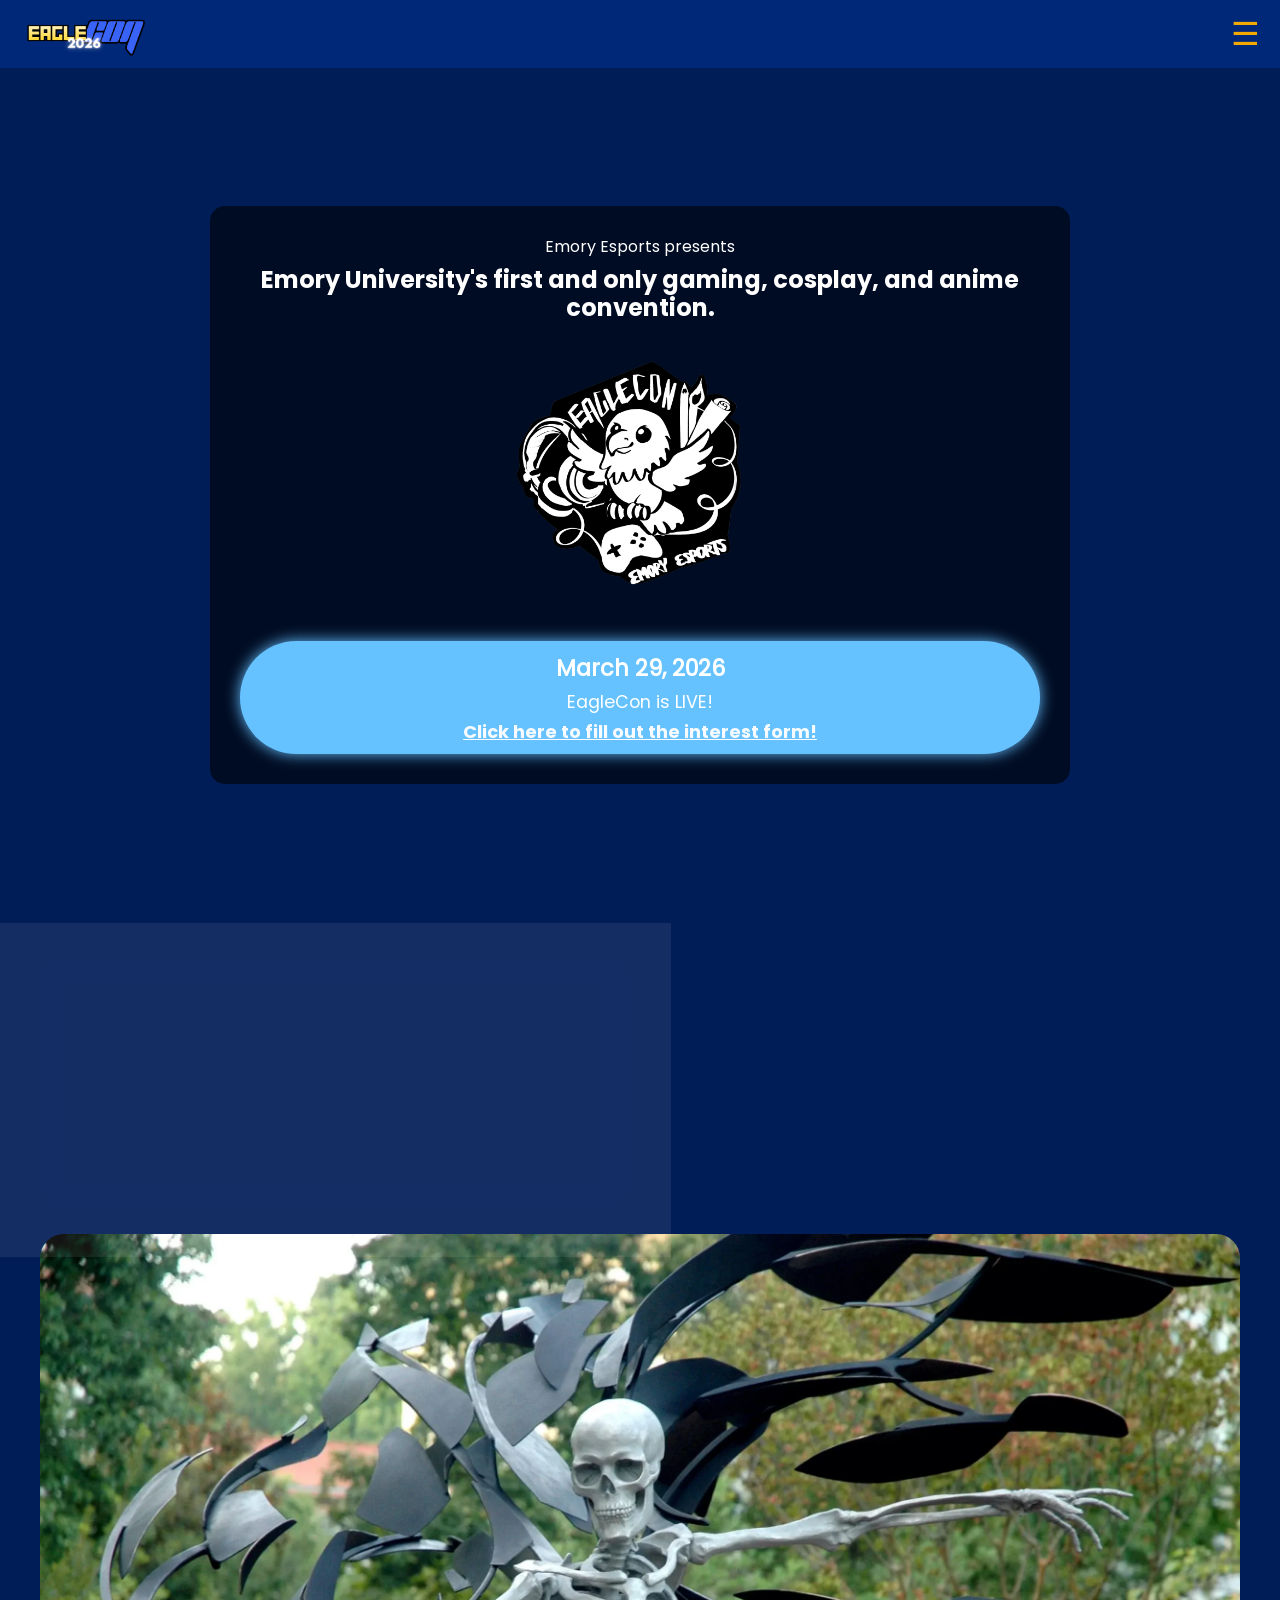
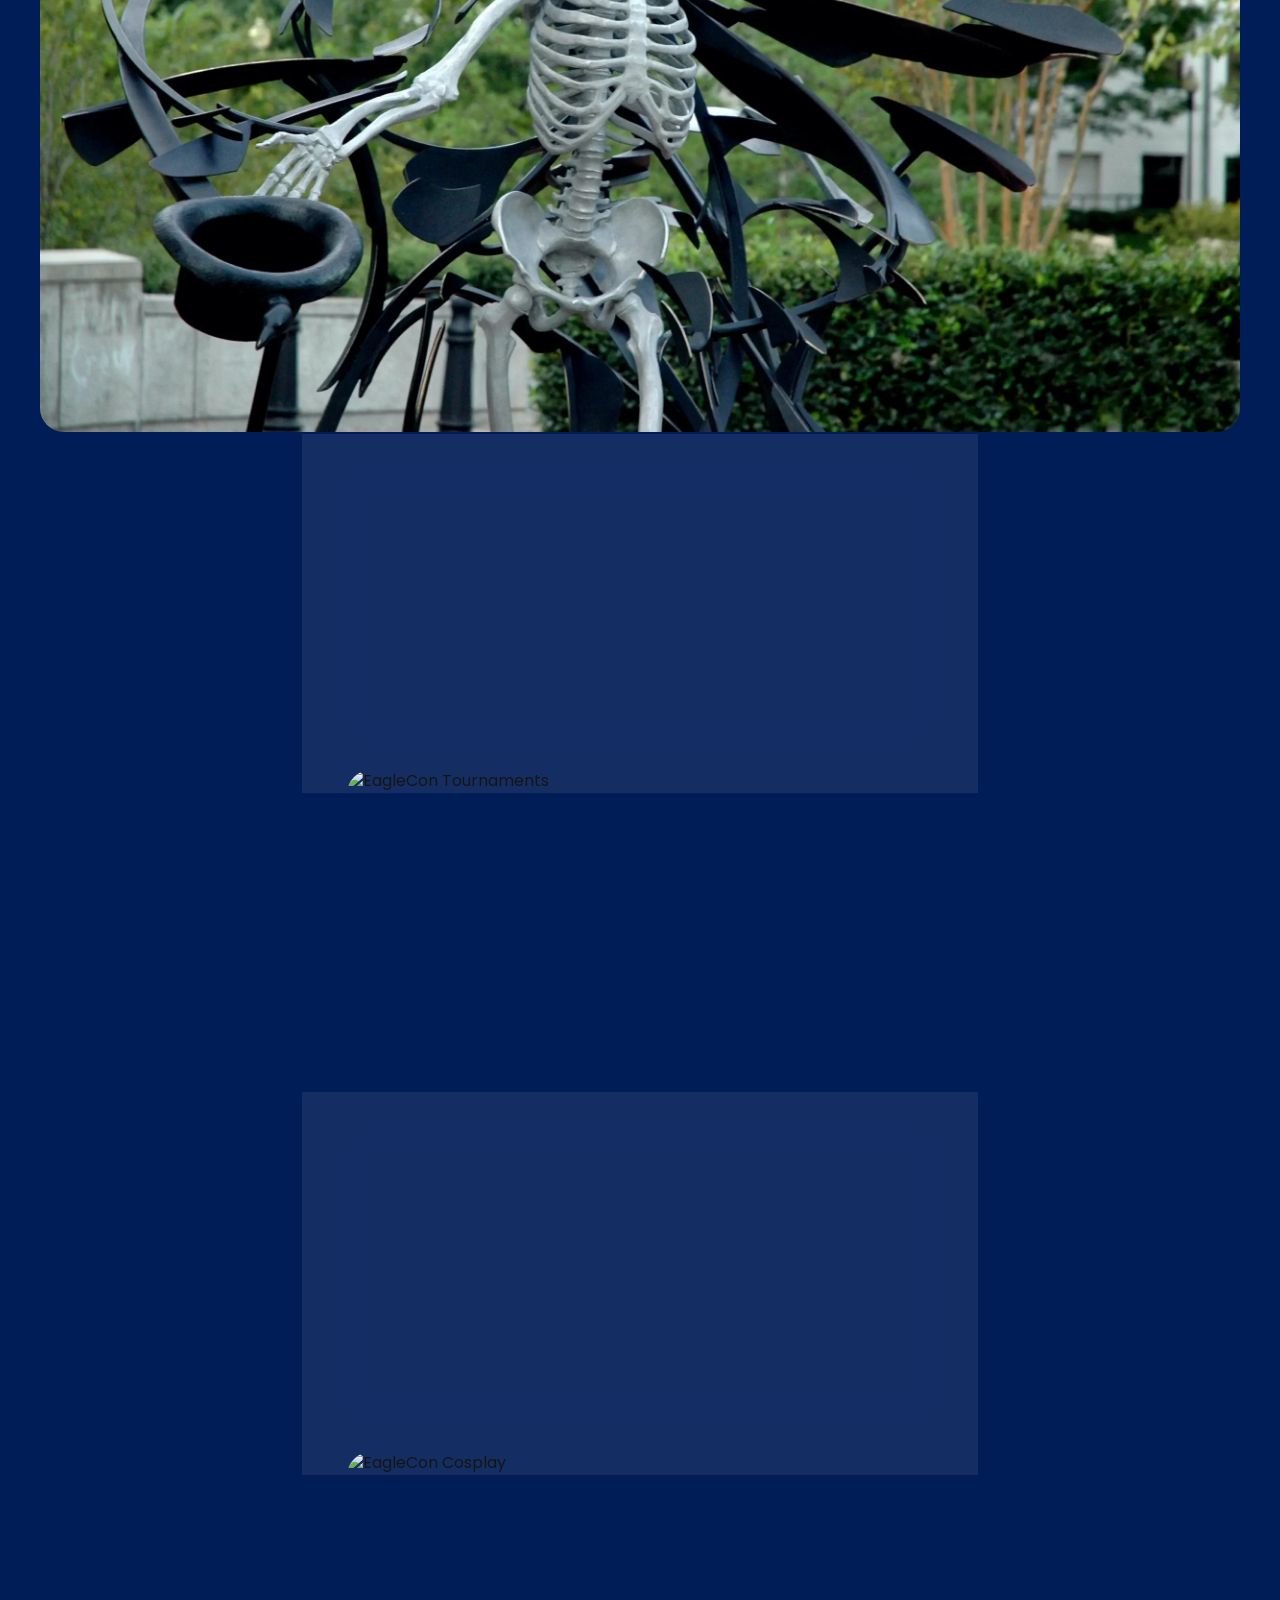
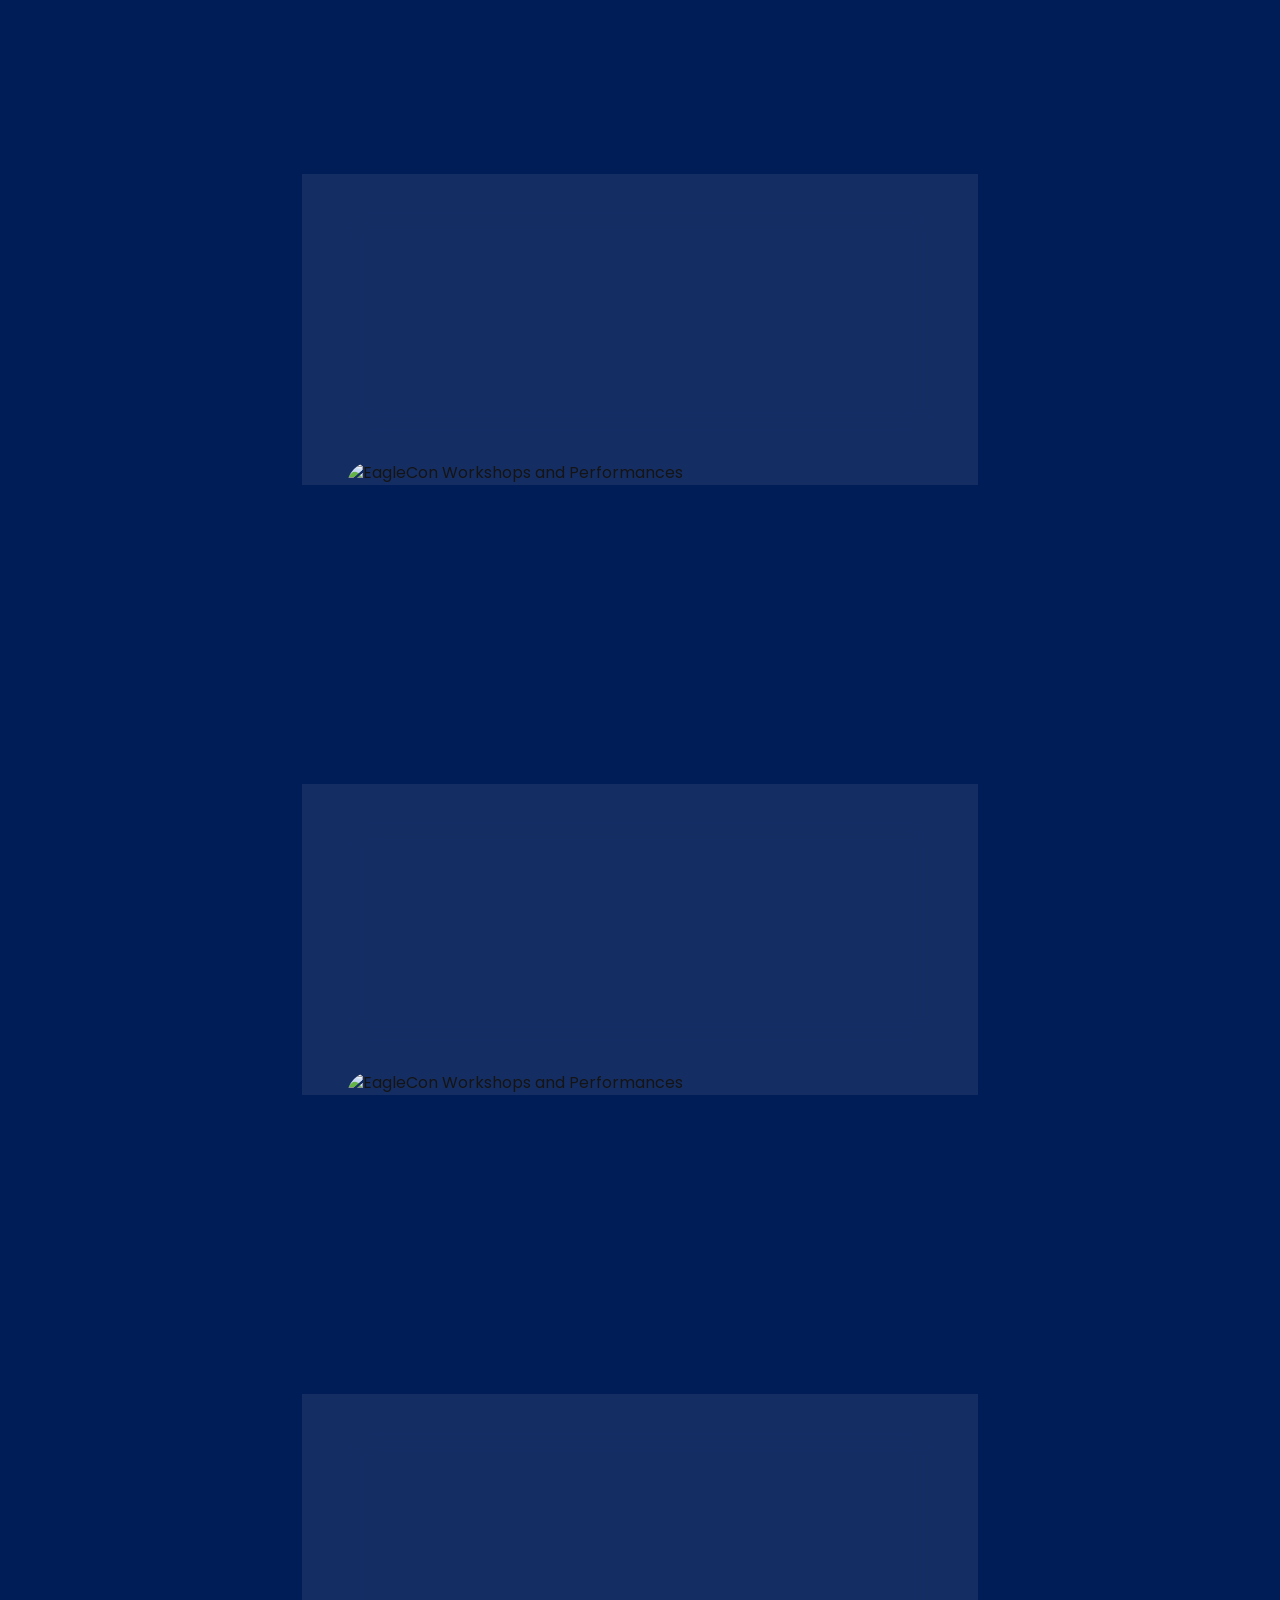
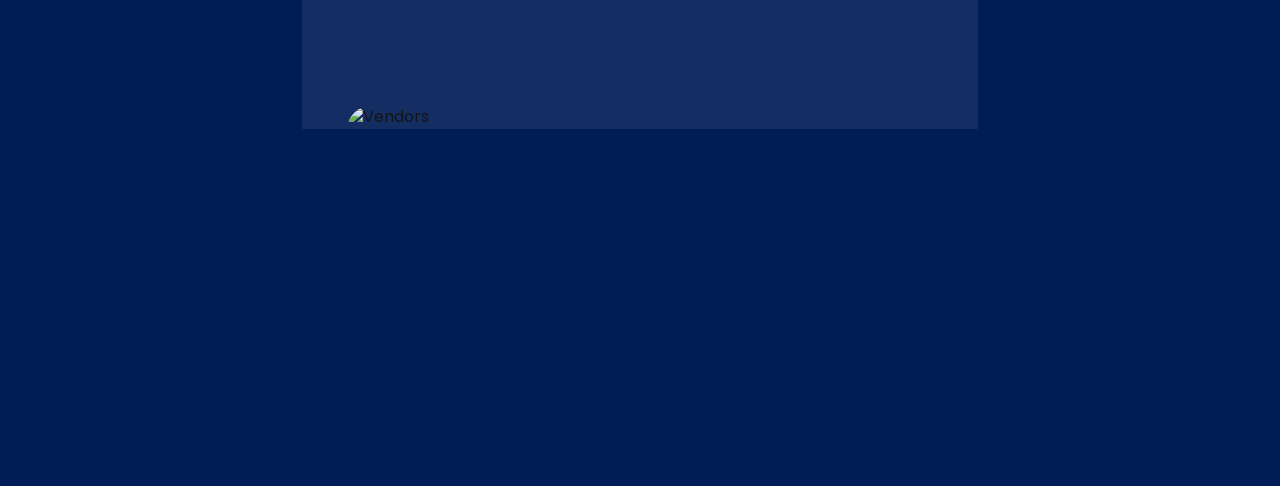
==== commit da9399ff: "changes to pictures, contact info, and workshop addition" ====
--- a/index.html
+++ b/index.html
@@ -27,12 +27,34 @@
     <a href="cosplay.html">Cosplay</a>
     <a href="performances.html">Performances</a>
     <a href="workshops.html">Workshops</a>
+    <div class="mobile-contact">
+      <span class="mobile-contact-label">Contact Us</span>
+
+      <a href="YOUR_DISCORD_LINK_HERE" target="_blank" class="mobile-social">
+        <img src="images/discord-logo.webp" class="social-icon">
+        Discord
+      </a>
+
+      <a href="https://www.instagram.com/emory_esports/" target="_blank" class="mobile-social">
+        <img src="images/instagram-logo.webp" class="social-icon">
+        Instagram
+      </a>
+    </div>
   </div>
 
   <div class="nav-side nav-right">
     <img src="images/esports logo clear.webp" alt="Emory Esports Logo" class="club-logo">
-    <a href="https://www.instagram.com/emory_esports/" target="_blank" rel="noopener noreferrer" class="club-handle">
-      @emory_esports
+
+    <span class="contact-label">Contact Us:</span>
+
+    <a href="https://discord.com/invite/3hsYywUkPr" target="_blank" rel="noopener noreferrer" class="social-link">
+      <img src="images/discord-logo.webp" alt="Discord" class="social-icon">
+      <span class="social-text">Discord</span>
+    </a>
+
+    <a href="https://www.instagram.com/emory_esports/" target="_blank" rel="noopener noreferrer" class="social-link">
+      <img src="images/instagram-logo.webp" alt="Instagram" class="social-icon">
+      <span class="social-text">@emory_esports</span>
     </a>
   </div>
 </nav>
--- a/styles.css
+++ b/styles.css
@@ -2,6 +2,7 @@
   margin: 0;
   line-height: 1.4;
   font-family: 'Poppins-Regular', sans-serif;
+  background: #001d57;
 }
 
 h1, h2 {
@@ -45,6 +46,8 @@
   height: 42px;
   width: auto;
   display: block;
+  margin-left: 20px;   /* adds space from edge */
+  margin-right: -6px;   /* brings it closer to "Contact Us" */
 }
 
 .club-handle {
@@ -82,6 +85,7 @@
   height: 60px;
   width: auto;
   display: block;
+  margin-right: 10px;
 }
 
 .section {
@@ -173,6 +177,7 @@
 button:hover { transform: scale(1.05); }
 
 #countdown {
+  cursor: pointer;
   font-variant-numeric: tabular-nums;
   display: inline-flex;
   flex-direction: column;
@@ -206,7 +211,7 @@
   font-size: 1.4rem;
   font-weight: 700;
   line-height: 1;
-  margin: 0;
+  margin: 6px;
   padding: 0;
 }
 
@@ -216,6 +221,16 @@
   line-height: 1;
   margin: 0;
   padding: 0;
+}
+
+.countdown-link-text {
+  display: block;
+  /* margin-top: 10px; */
+  font-size: large;
+  font-family: 'Poppins-Bold', sans-serif;
+  color: white;
+  opacity: 0.95;
+  text-decoration: underline;
 }
 
 .info-sections {
@@ -243,9 +258,7 @@
   order: 1;
 }
 
-.info-text-card,
 .info-image-card,
-.detail-text-card,
 .detail-image-card {
   border-radius: 24px;
   overflow: hidden;
@@ -259,6 +272,14 @@
   display: flex;
   flex-direction: column;
   justify-content: center;
+  backdrop-filter: blur(10px);
+  -webkit-backdrop-filter: blur(10px);
+  box-shadow: 0 8px 30px rgba(0, 0, 0, 0.25);
+
+  border-radius: 20px;
+  border: 1px solid rgba(255,255,255,0.2);
+
+  max-width: 520px;
 }
 
 .info-text-card h2,
@@ -466,7 +487,182 @@
   border-radius: 12px;
 }
 
-.schedule-table-wrapper {
+.schedule-embed-wrapper {
+  width: 100%;
+  max-width: 1000px;
+  margin: 0 auto;
+  background: rgba(255, 255, 255, 0.08);
+  border-radius: 24px;
+  padding: 20px;
+  box-sizing: border-box;
+}
+
+.schedule-embed-shell {
+  background: white;
+  border-radius: 20px;
+  padding: 12px;
+  box-sizing: border-box;
+  overflow: hidden;
+}
+
+.schedule-embed {
+  width: 100%;
+  height: 350px;
+  border: none;
+  display: block;
+  border-radius: 12px;
+}
+
+.contact-label {
+  color: white;
+  font-family: 'Poppins-Bold', sans-serif;
+  font-size: 1rem;
+  margin-left: 4px;
+  white-space: nowrap;
+}
+
+.social-link {
+  display: inline-flex;
+  align-items: center;
+  gap: 8px;
+  color: #F2A900;
+  text-decoration: none;
+  white-space: nowrap;
+  font-family: 'Poppins-Bold', sans-serif;
+  font-size: 1rem;
+}
+
+.social-link:hover {
+  color: #ffd24d;
+}
+
+.social-icon {
+  height: 22px;
+  width: 22px;
+  object-fit: contain;
+  display: block;
+}
+
+.social-text {
+  line-height: 1;
+}
+
+.cosplay-detail-section {
+  background:
+    linear-gradient(rgba(0, 29, 87, 0.72), rgba(0, 29, 87, 0.72)),
+    url('images/cosplay-background.webp');
+  background-size: cover;
+  background-position: center;
+  background-repeat: no-repeat;
+
+  min-height: calc(100vh - 32vh);
+  box-sizing: border-box;
+}
+
+.performance-detail-section {
+  background:
+    linear-gradient(rgba(0, 29, 87, 0.72), rgba(0, 29, 87, 0.72)),
+    url('images/performance2.webp');
+  background-size: cover;
+  background-position: center;
+  background-repeat: no-repeat;
+
+  min-height: 68vh;
+}
+
+.slideshow {
+  position: relative;
+  overflow: hidden;
+  background: rgba(255, 255, 255, 0.05);
+
+  display: flex;
+  align-items: center;
+  justify-content: center;
+}
+
+.slideshow .slide {
+  position: absolute;
+  max-width: 100%;
+  max-height: 700px; /* control size here */
+  width: auto;
+  height: auto;
+
+  opacity: 0;
+  transition: opacity 0.35s ease;
+}
+
+.slideshow .slide.active {
+  position: relative; /* THIS is key */
+  opacity: 1;
+}
+
+.slide-btn {
+  position: absolute;
+  top: 50%;
+  transform: translateY(-50%);
+  z-index: 2;
+
+  width: 42px;
+  height: 42px;
+  border: none;
+  border-radius: 999px;
+  cursor: pointer;
+
+  background: rgba(0, 0, 0, 0.45);
+  color: white;
+  font-size: 1.3rem;
+  line-height: 1;
+
+  display: flex;
+  align-items: center;
+  justify-content: center;
+  box-shadow: none;
+}
+
+.slide-btn:hover {
+  background: rgba(0, 0, 0, 0.65);
+  transform: translateY(-50%);
+}
+
+.slide-btn.prev {
+  left: 14px;
+}
+
+.slide-btn.next {
+  right: 14px;
+}
+
+.slide-dots {
+  position: absolute;
+  bottom: 14px;
+  left: 50%;
+  transform: translateX(-50%);
+  z-index: 2;
+
+  display: flex;
+  gap: 8px;
+}
+
+.slide-dots .dot {
+  width: 10px;
+  height: 10px;
+  border: none;
+  border-radius: 999px;
+  background: rgba(255, 255, 255, 0.45);
+  padding: 0;
+  cursor: pointer;
+  box-shadow: none;
+}
+
+.slide-dots .dot.active {
+  background: white;
+}
+
+.slide-dots .dot:hover {
+  transform: none;
+}
+
+/* .schedule-table-wrapper {
   width: 100%;
   max-width: 1200px;
   margin: 0 auto;
@@ -529,7 +725,7 @@
 #schedule-table td:first-child {
   white-space: nowrap;
   width: 1%;
-}
+} */
 
 
 .menu-toggle {
@@ -620,21 +816,43 @@
   transform: translateY(0);
 }
 
-@media (max-width: 1100px) {
-  .nav-center {
-    gap: 14px;
-  }
-
-  .nav-center a {
-    font-size: 1rem;
-  }
-
-  .club-handle {
-    font-size: 1rem;
-  }
-}
-
-@media (max-width: 900px) {
+.mobile-contact {
+  display: none;
+}
+
+@media (max-width: 1400px) {
+  .mobile-contact {
+    margin-top: 10px;
+    padding-top: 10px;
+    border-top: 1px solid rgba(255,255,255,0.2);
+
+    display: flex;
+    flex-direction: column;
+    align-items: center;
+    gap: 10px;
+  }
+
+  .mobile-contact-label {
+    color: white;
+    font-family: 'Poppins-Bold', sans-serif;
+    font-size: 0.9rem;
+    opacity: 0.8;
+  }
+
+  .mobile-social {
+    display: flex;
+    align-items: center;
+    gap: 8px;
+
+    color: #F2A900;
+    text-decoration: none;
+    font-family: 'Poppins-Bold', sans-serif;
+  }
+
+  .mobile-social:hover {
+    color: #ffd24d;
+  }
+
   nav {
     display: flex;
     align-items: center;
@@ -724,6 +942,7 @@
     width: 100%;
     box-sizing: border-box;
   }
+  
   .detail-row {
     grid-template-columns: 1fr;
   }
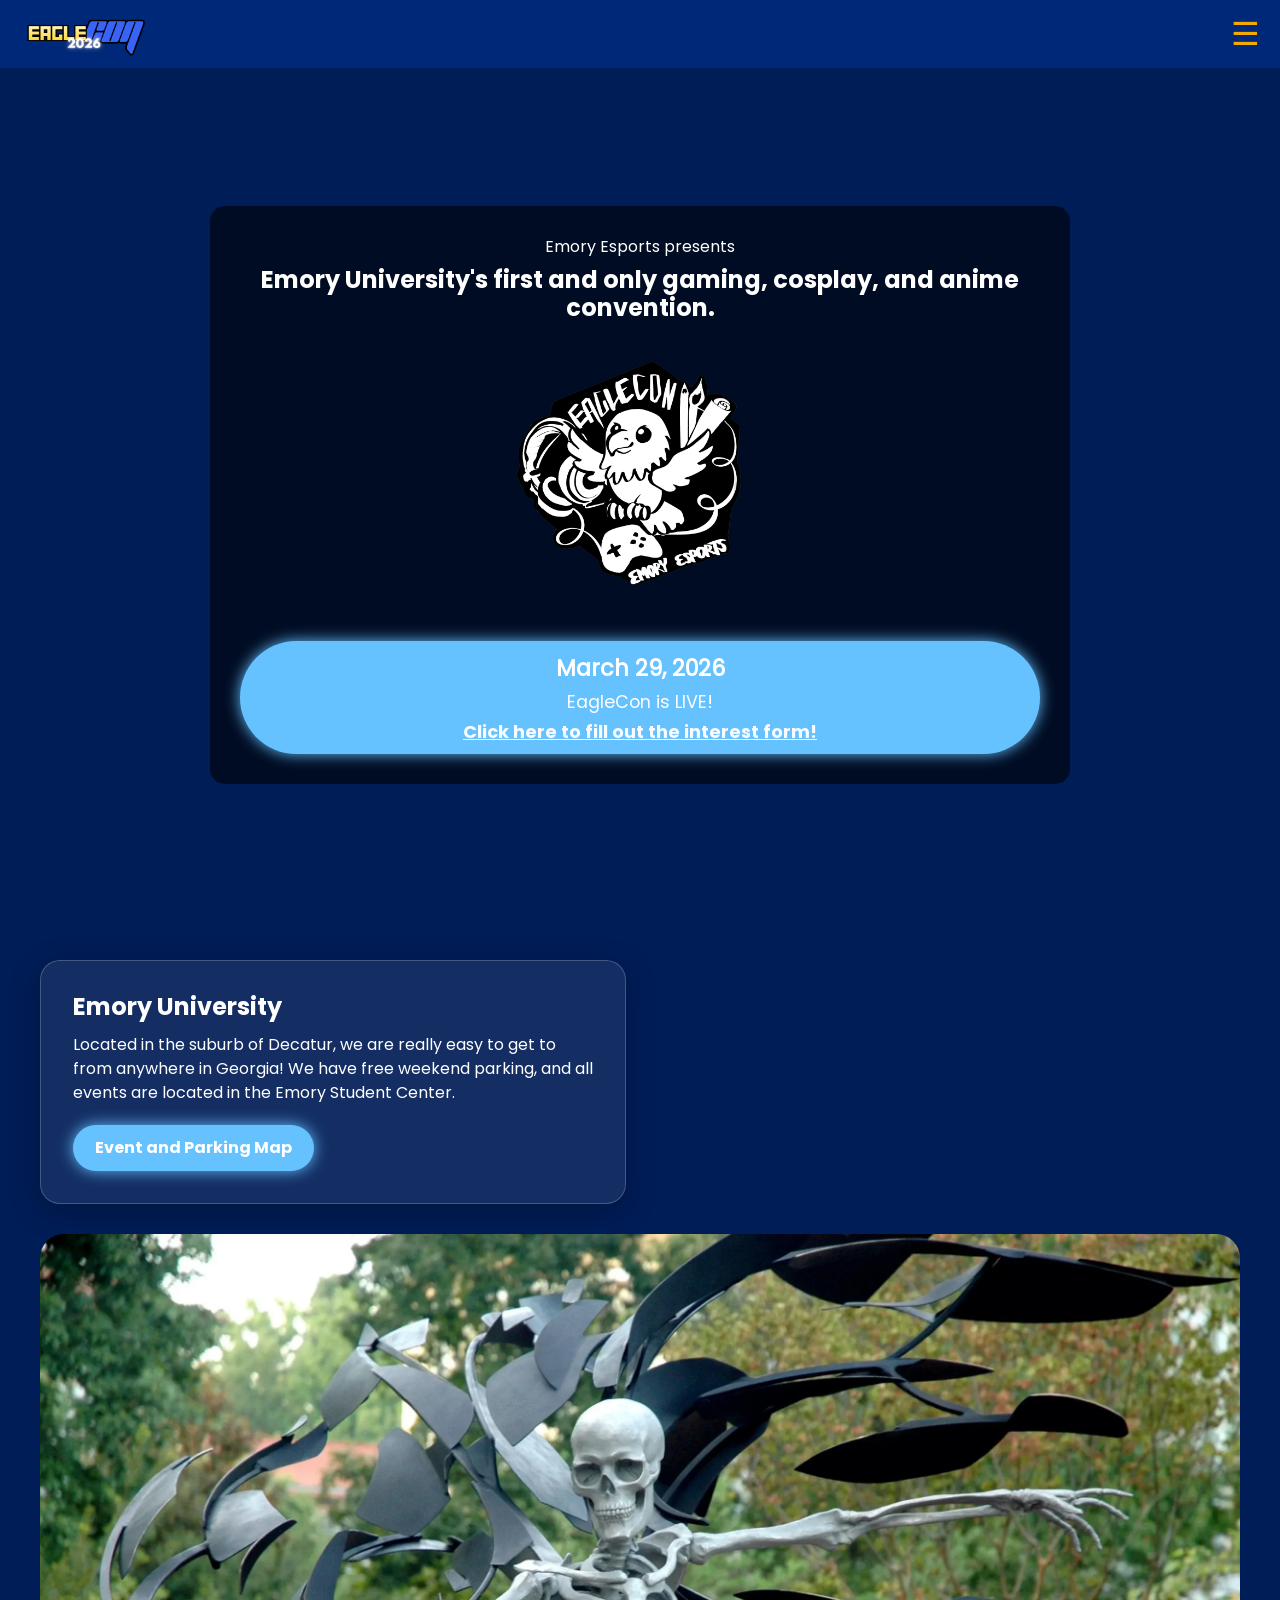
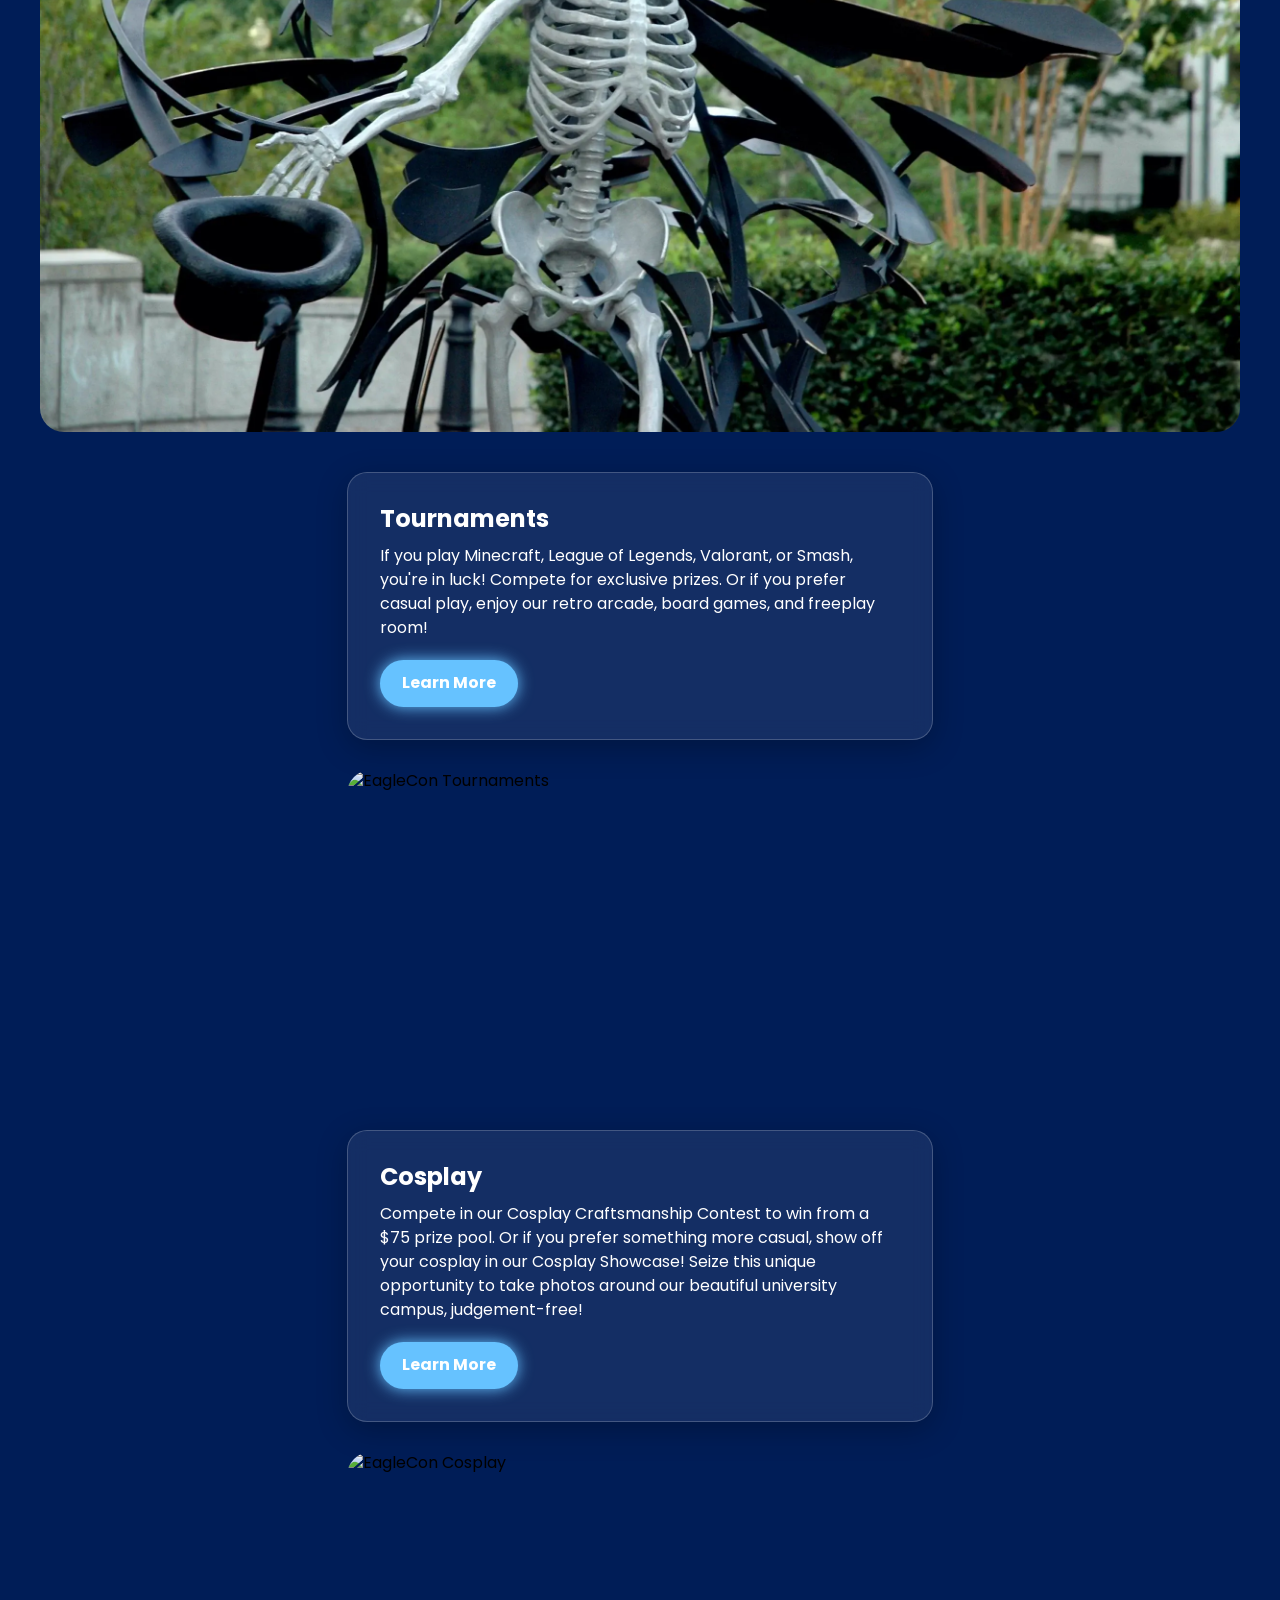
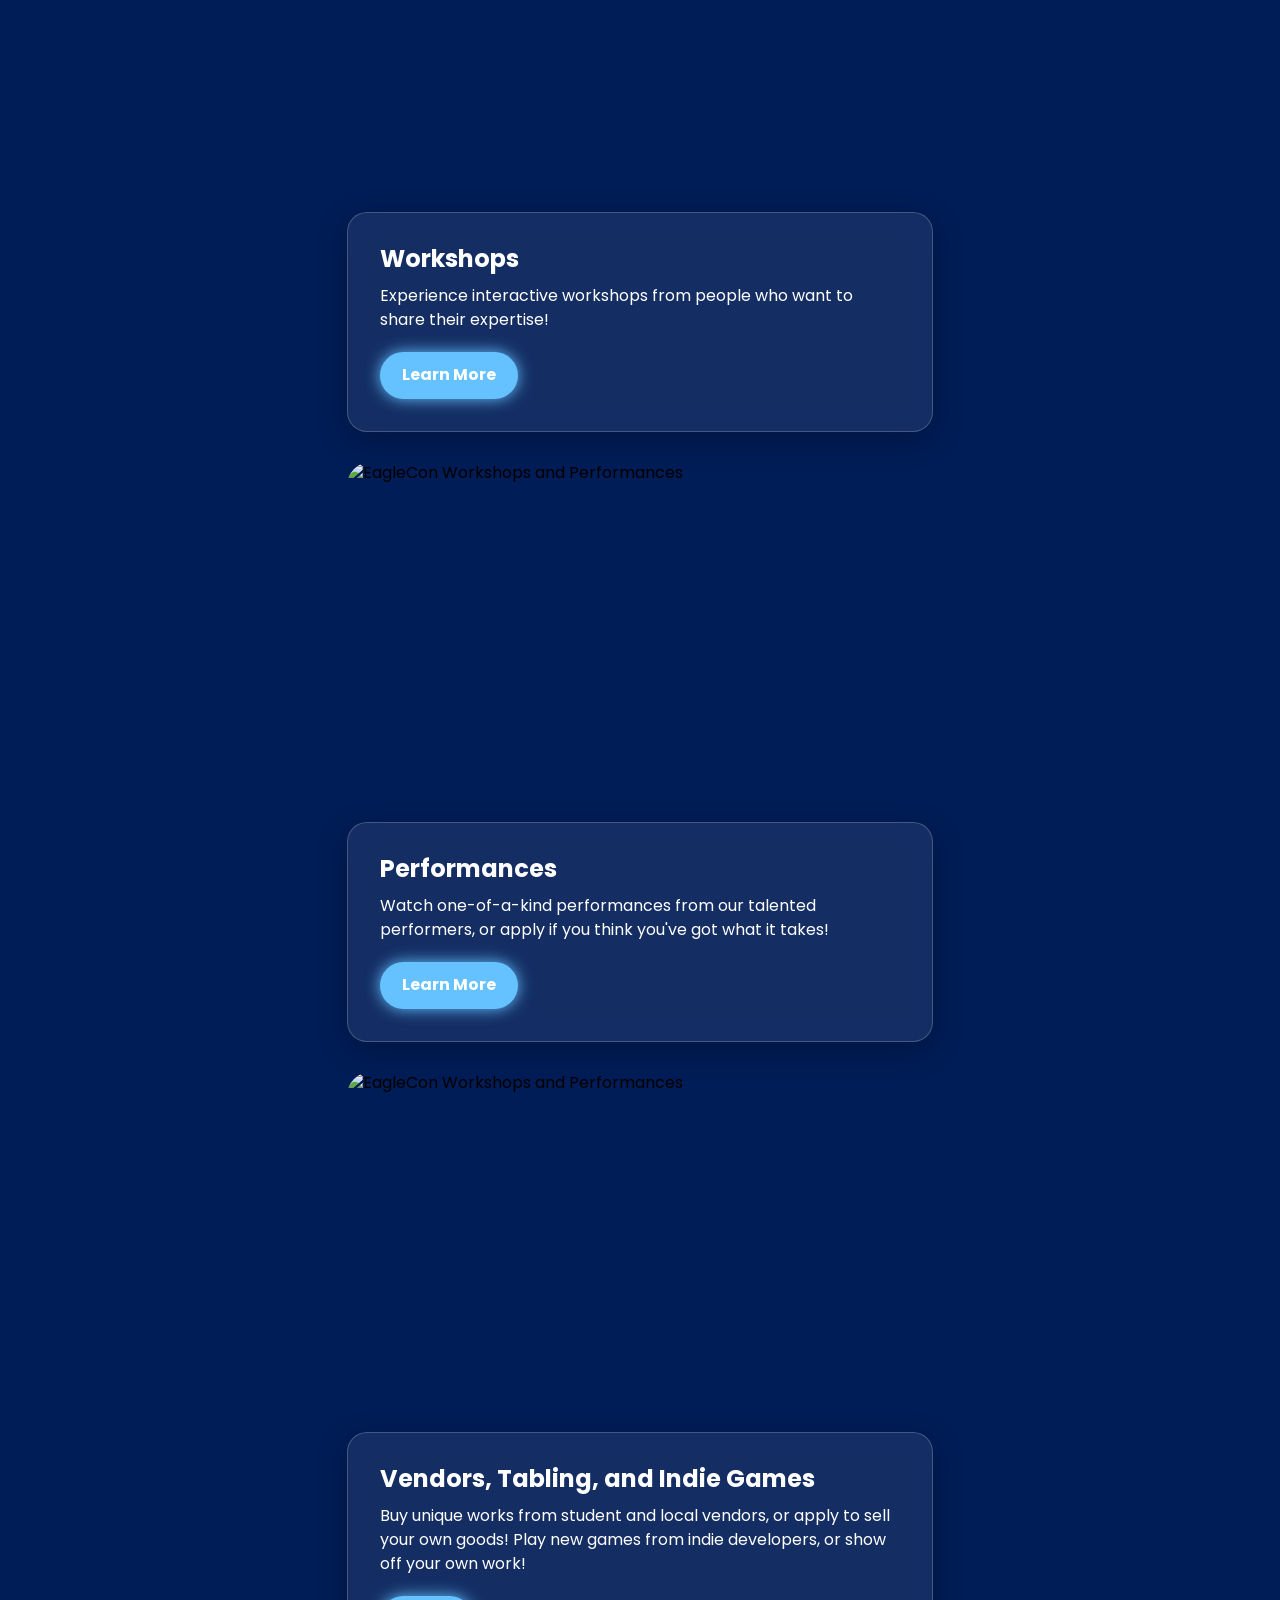
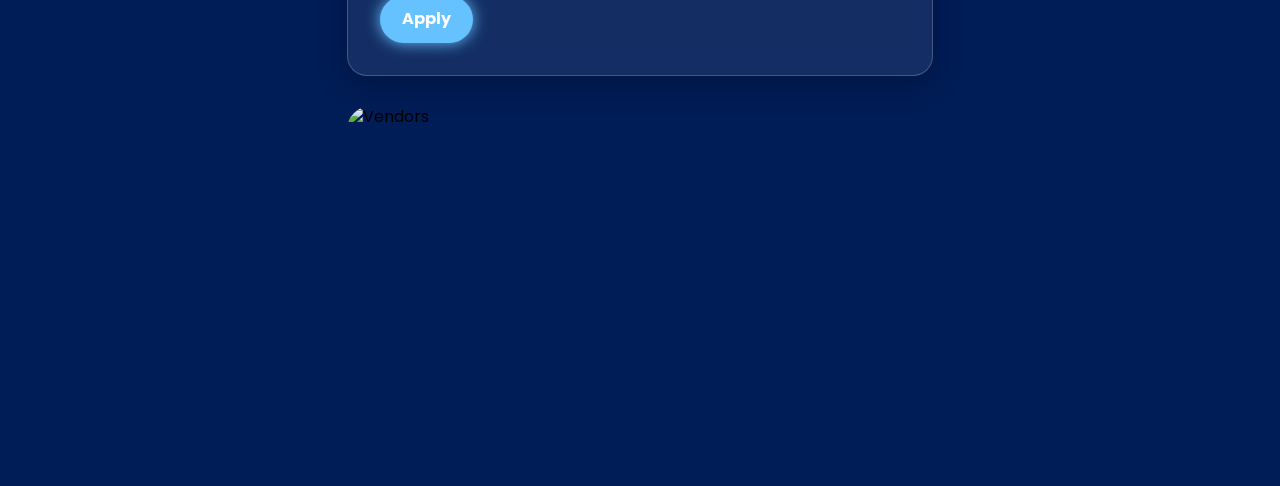
==== commit 16eb1863: "link fixes" ====
--- a/index.html
+++ b/index.html
@@ -30,7 +30,7 @@
     <div class="mobile-contact">
       <span class="mobile-contact-label">Contact Us</span>
 
-      <a href="YOUR_DISCORD_LINK_HERE" target="_blank" class="mobile-social">
+      <a href="https://discord.com/invite/3hsYywUkPr" target="_blank" class="mobile-social">
         <img src="images/discord-logo.webp" class="social-icon">
         Discord
       </a>
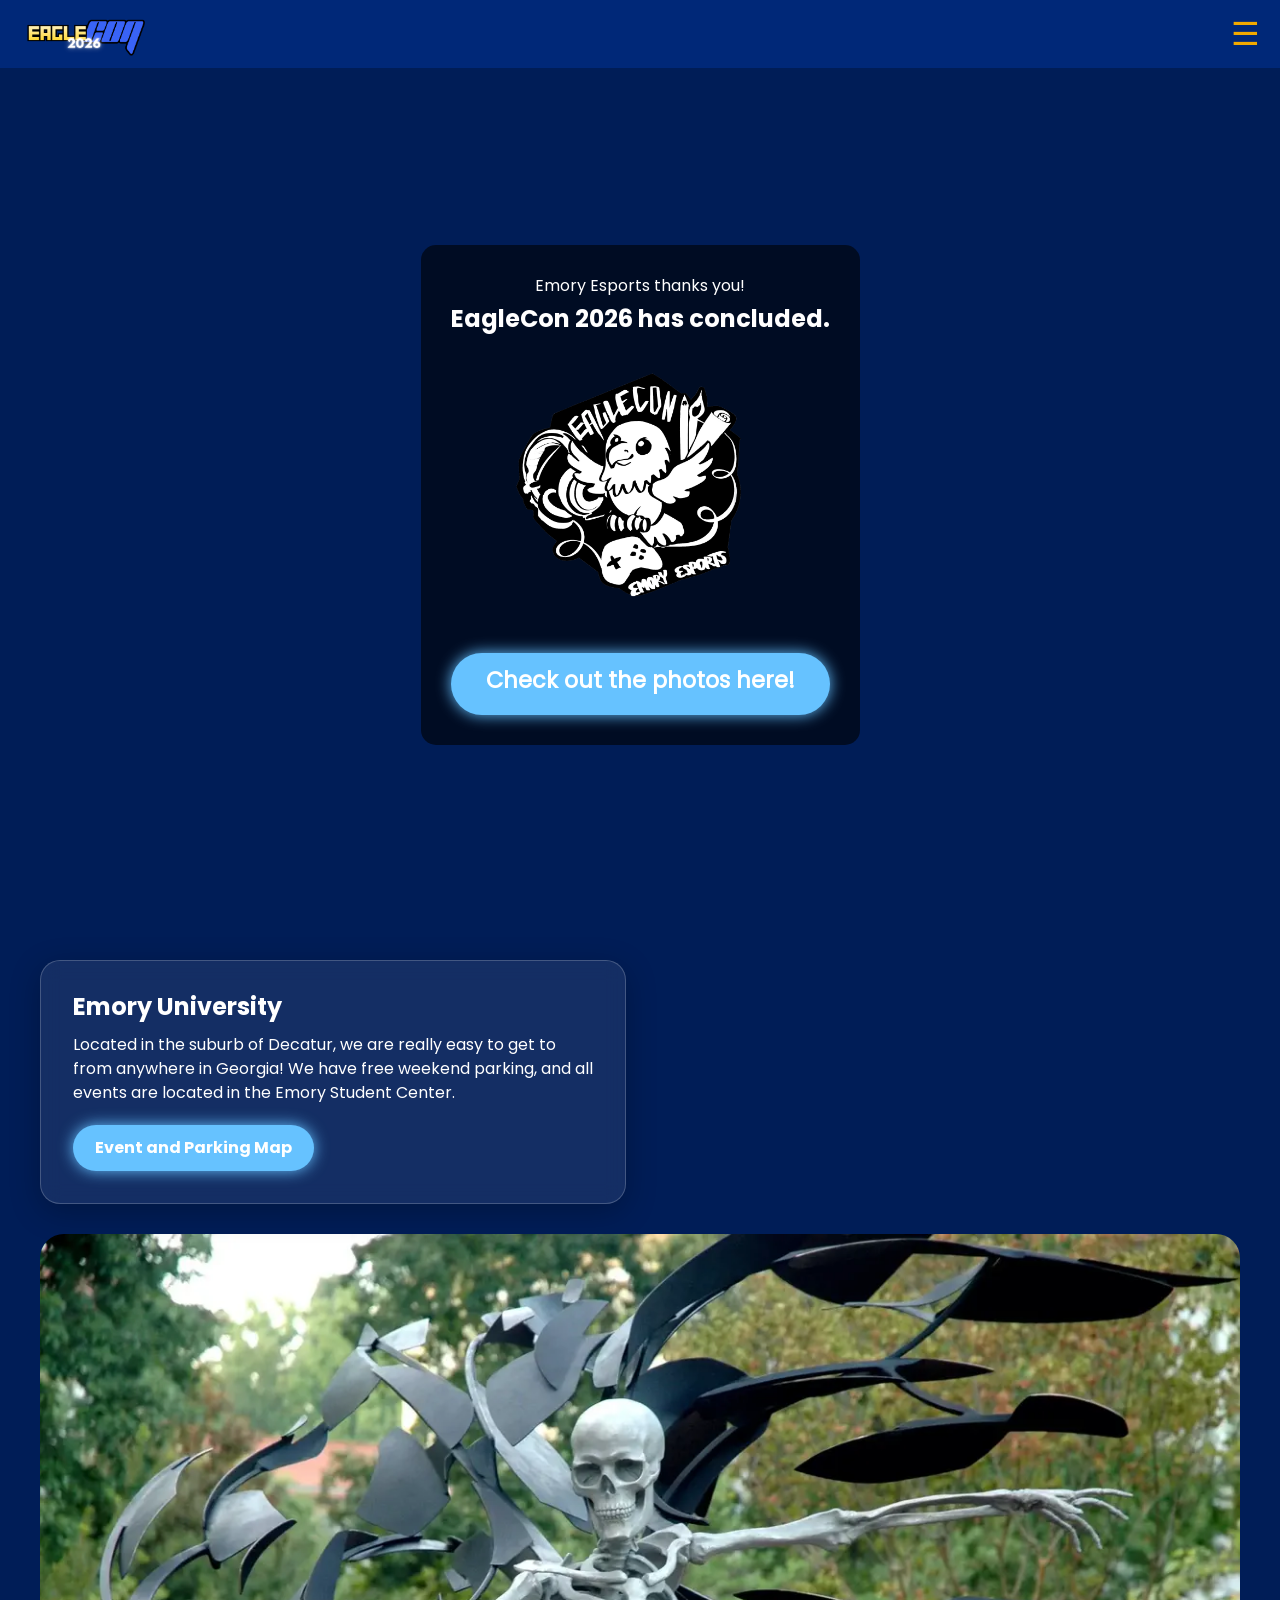
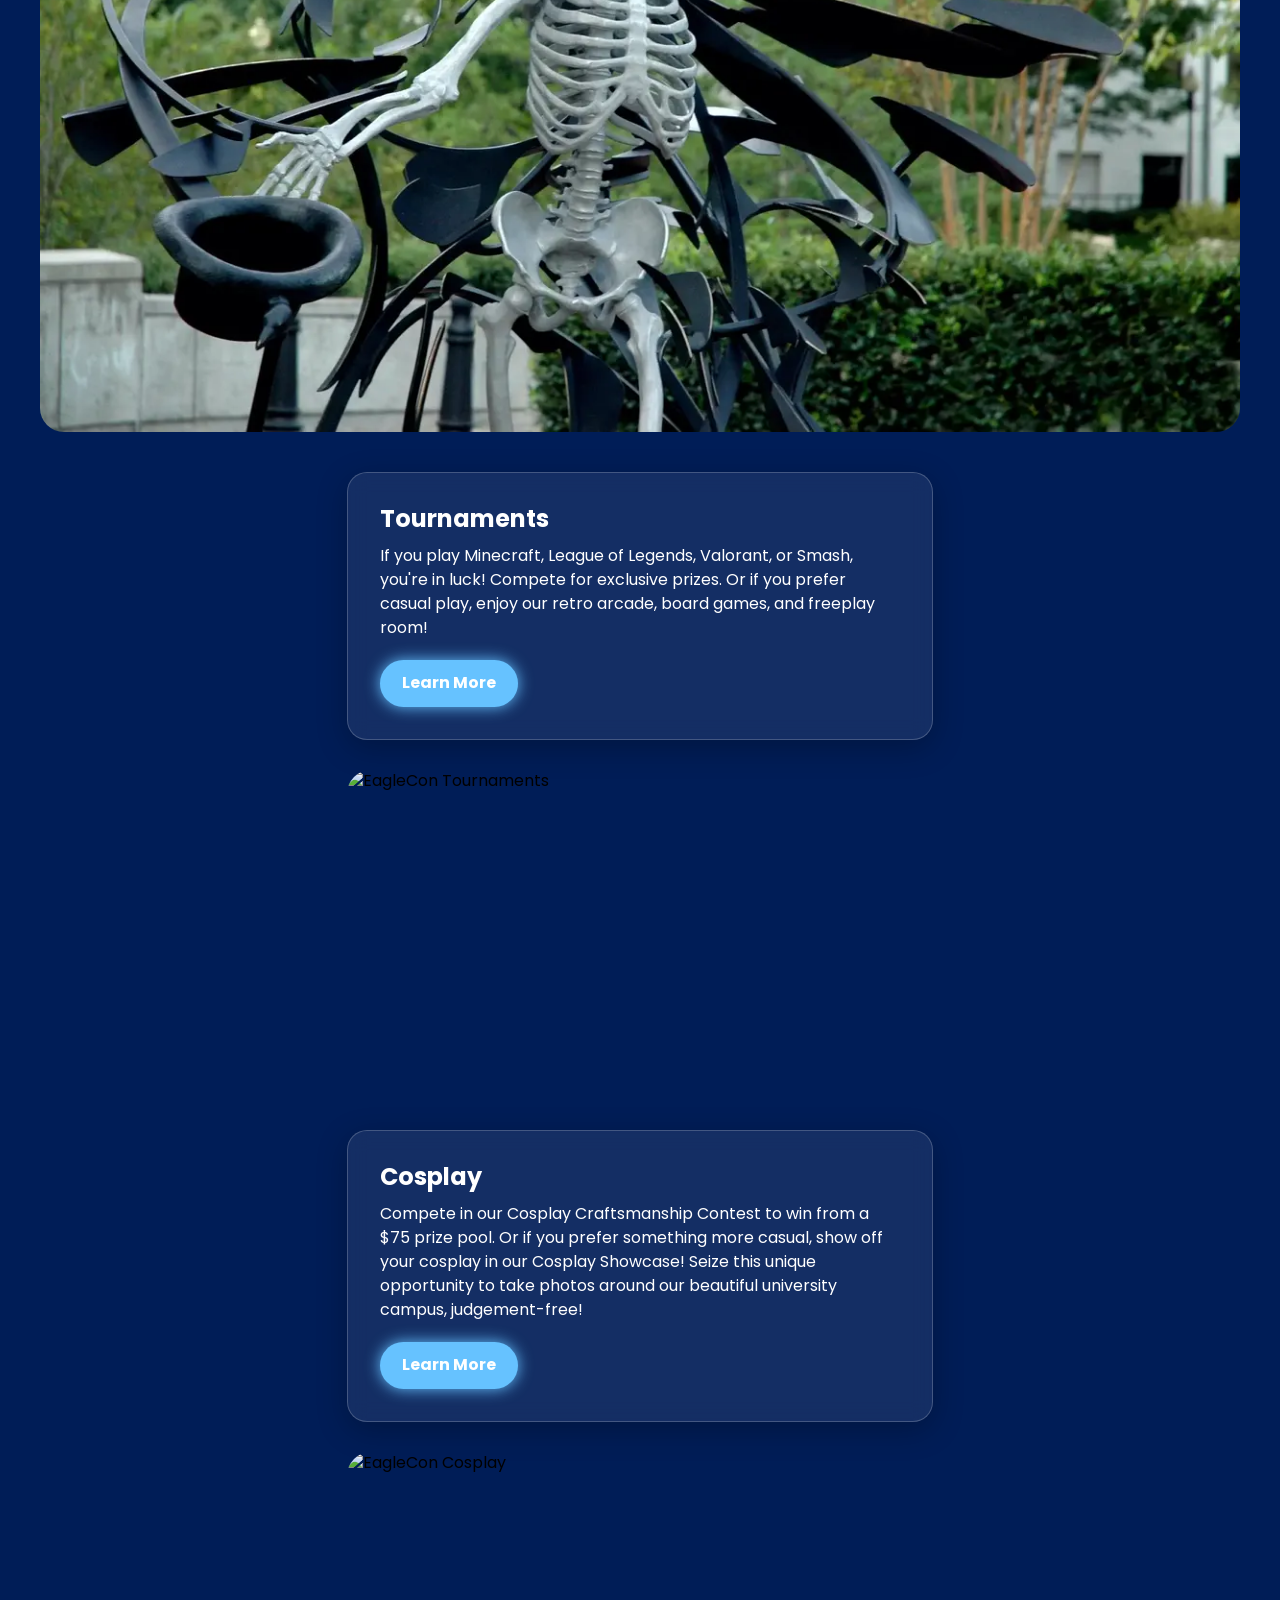
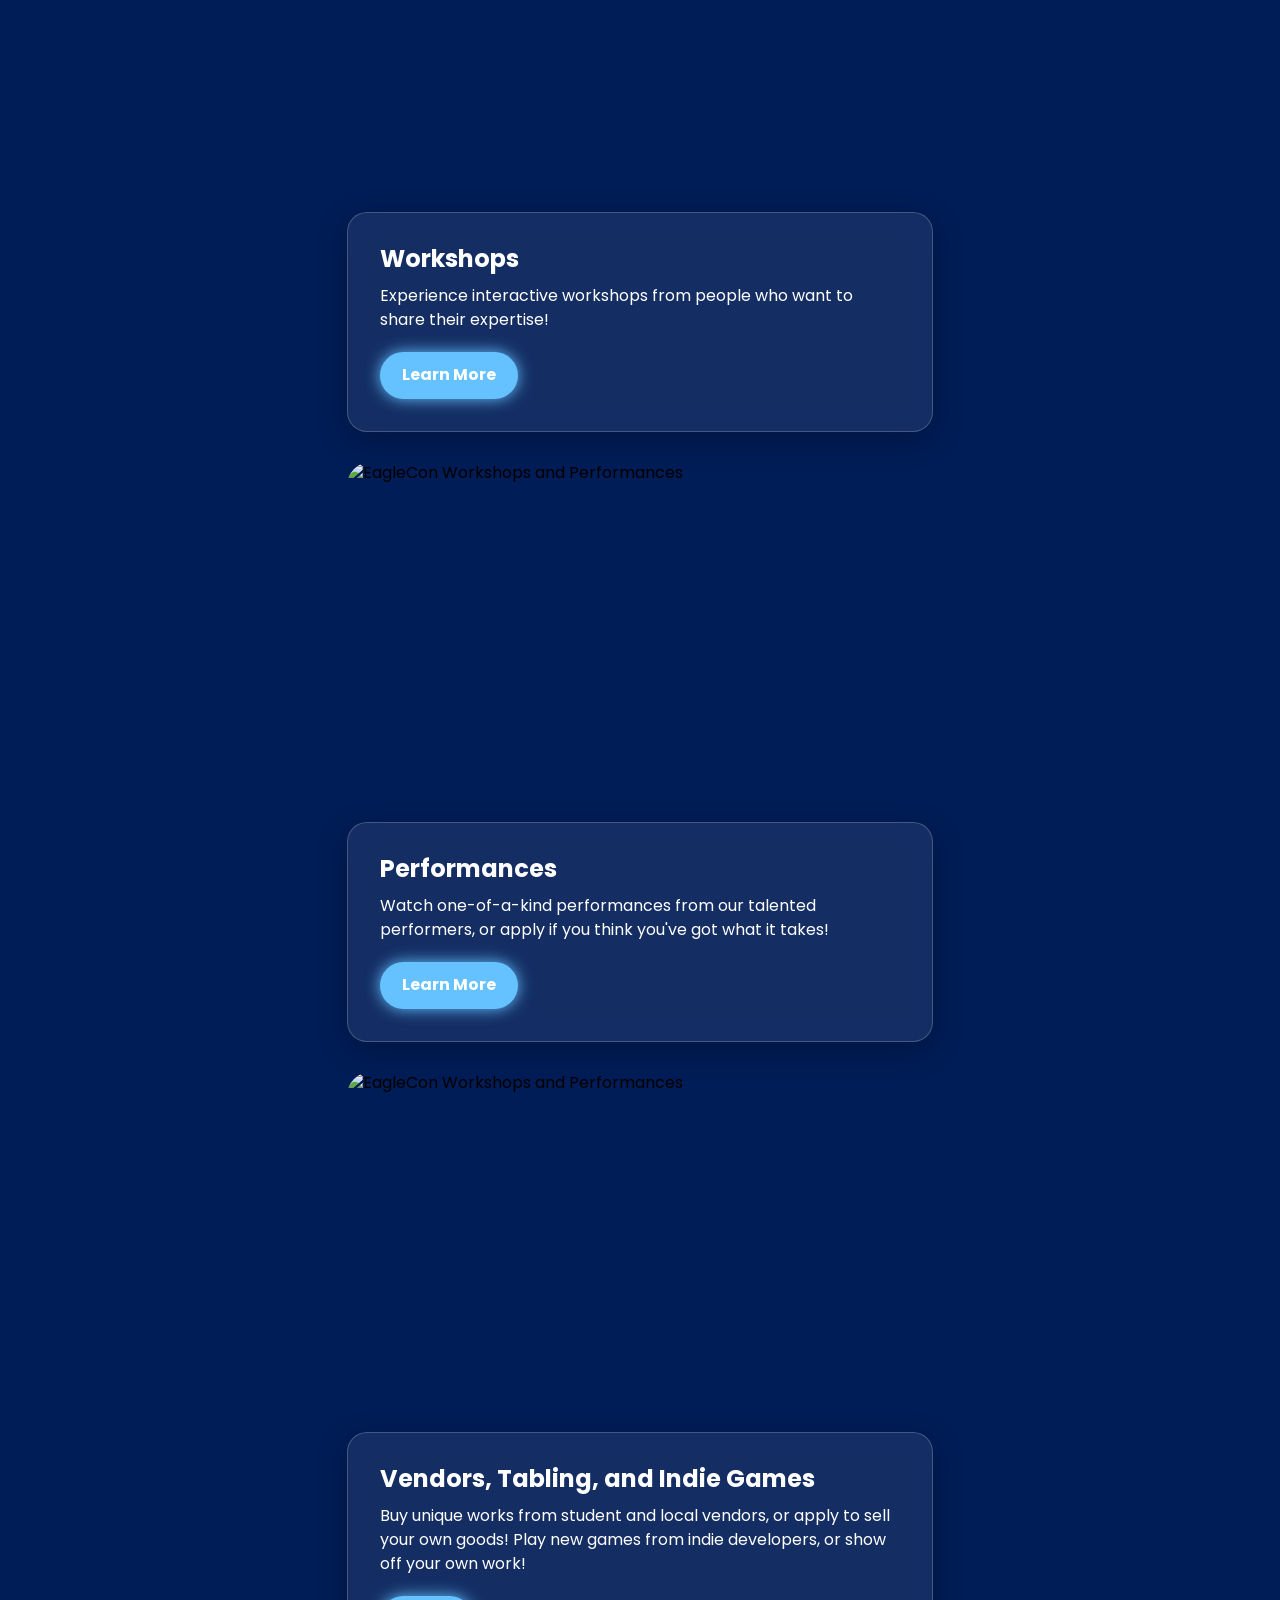
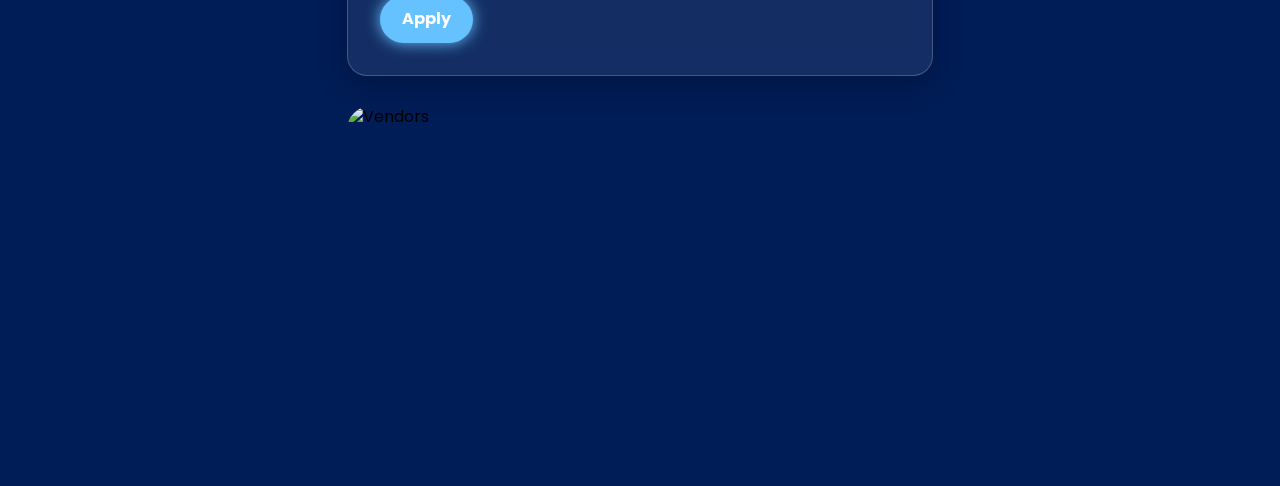
==== commit cdea2e69: "photos linked" ====
--- a/index.html
+++ b/index.html
@@ -61,8 +61,9 @@
 
 <section class="section" style="background-image:url('images/EAGLE\ CON-28.webp')">
   <div class="content">
-    <p>Emory Esports presents</p>
-    <h1>Emory University's first and only gaming, cosplay, and anime convention.</h1>
+    <p>Emory Esports thanks you!</p>
+    <!-- <h1>Emory University's first and only gaming, cosplay, and anime convention.</h1> -->
+     <h1>EagleCon 2026 has concluded.</h1>
     <img src="images/eaglecon_logo.webp" alt="Emory EagleCon Logo" class="hero-logo">
     <div id="countdown"></div>
   </div>
